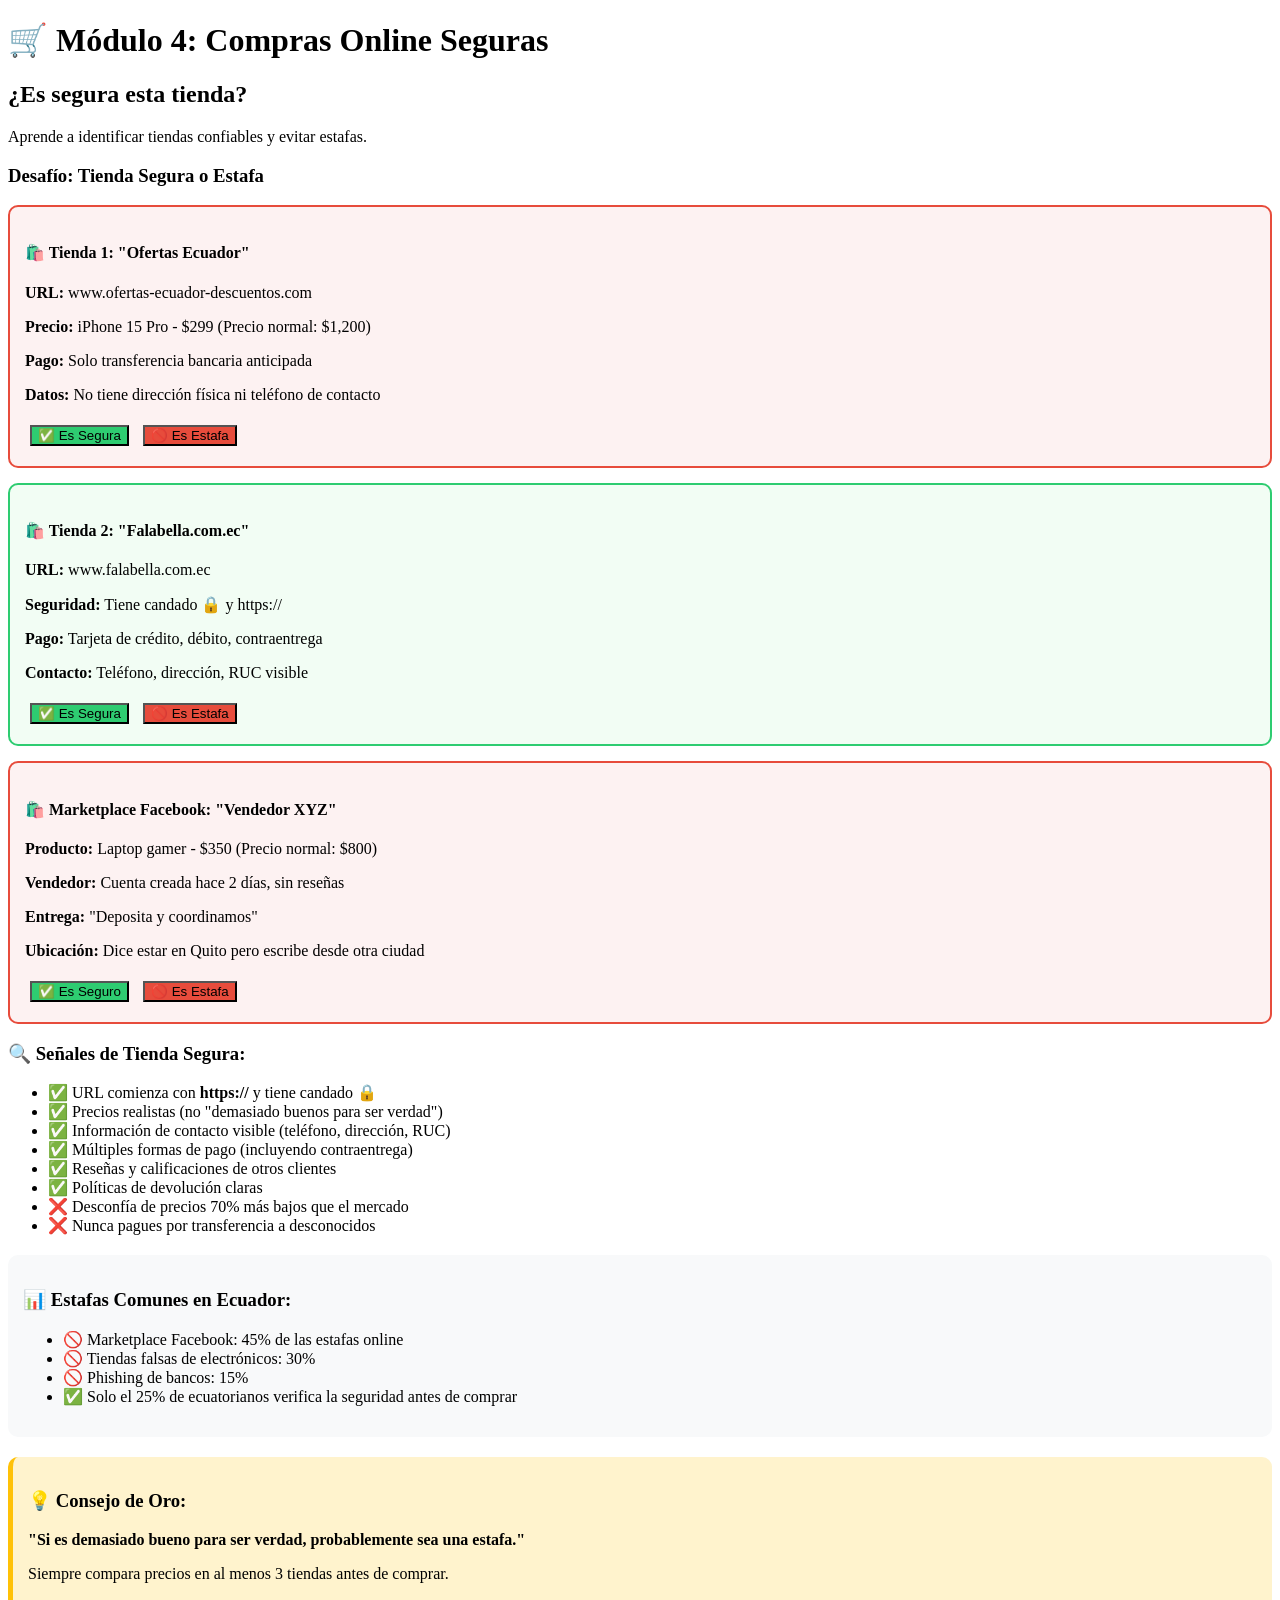
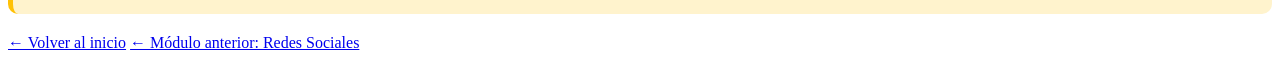
==== app/modulos/compras-online/index.html @ 6fc81ced "Create index.html" ====
<!DOCTYPE html>
<html lang="es">
<head>
    <meta charset="UTF-8">
    <meta name="viewport" content="width=device-width, initial-scale=1.0">
    <title>Módulo 4: Compras Online Seguras</title>
    <link rel="stylesheet" href="../../../css/styles.css">
</head>
<body>
    <header>
        <h1>🛒 Módulo 4: Compras Online Seguras</h1>
    </header>
    
    <main>
        <section class="intro">
            <h2>¿Es segura esta tienda?</h2>
            <p>Aprende a identificar tiendas confiables y evitar estafas.</p>
        </section>
        
        <section class="juego">
            <h3>Desafío: Tienda Segura o Estafa</h3>
            
            <div class="tienda-ejemplo" style="border: 2px solid #e74c3c; padding: 15px; margin: 15px 0; border-radius: 10px; background-color: #fdf2f2;">
                <h4>🛍️ Tienda 1: "Ofertas Ecuador"</h4>
                <p><strong>URL:</strong> www.ofertas-ecuador-descuentos.com</p>
                <p><strong>Precio:</strong> iPhone 15 Pro - $299 (Precio normal: $1,200)</p>
                <p><strong>Pago:</strong> Solo transferencia bancaria anticipada</p>
                <p><strong>Datos:</strong> No tiene dirección física ni teléfono de contacto</p>
                
                <div style="margin-top: 15px;">
                    <button onclick="evaluarTienda(1, 'segura')" style="background-color: #2ecc71; margin: 5px;">✅ Es Segura</button>
                    <button onclick="evaluarTienda(1, 'estafa')" style="background-color: #e74c3c; margin: 5px;">🚫 Es Estafa</button>
                </div>
                
                <div id="resultado-1" style="margin-top: 10px; padding: 10px; display: none;"></div>
            </div>
            
            <div class="tienda-ejemplo" style="border: 2px solid #2ecc71; padding: 15px; margin: 15px 0; border-radius: 10px; background-color: #f2fdf4;">
                <h4>🛍️ Tienda 2: "Falabella.com.ec"</h4>
                <p><strong>URL:</strong> www.falabella.com.ec</p>
                <p><strong>Seguridad:</strong> Tiene candado 🔒 y https://</p>
                <p><strong>Pago:</strong> Tarjeta de crédito, débito, contraentrega</p>
                <p><strong>Contacto:</strong> Teléfono, dirección, RUC visible</p>
                
                <div style="margin-top: 15px;">
                    <button onclick="evaluarTienda(2, 'segura')" style="background-color: #2ecc71; margin: 5px;">✅ Es Segura</button>
                    <button onclick="evaluarTienda(2, 'estafa')" style="background-color: #e74c3c; margin: 5px;">🚫 Es Estafa</button>
                </div>
                
                <div id="resultado-2" style="margin-top: 10px; padding: 10px; display: none;"></div>
            </div>
            
            <div class="tienda-ejemplo" style="border: 2px solid #e74c3c; padding: 15px; margin: 15px 0; border-radius: 10px; background-color: #fdf2f2;">
                <h4>🛍️ Marketplace Facebook: "Vendedor XYZ"</h4>
                <p><strong>Producto:</strong> Laptop gamer - $350 (Precio normal: $800)</p>
                <p><strong>Vendedor:</strong> Cuenta creada hace 2 días, sin reseñas</p>
                <p><strong>Entrega:</strong> "Deposita y coordinamos"</p>
                <p><strong>Ubicación:</strong> Dice estar en Quito pero escribe desde otra ciudad</p>
                
                <div style="margin-top: 15px;">
                    <button onclick="evaluarTienda(3, 'segura')" style="background-color: #2ecc71; margin: 5px;">✅ Es Seguro</button>
                    <button onclick="evaluarTienda(3, 'estafa')" style="background-color: #e74c3c; margin: 5px;">🚫 Es Estafa</button>
                </div>
                
                <div id="resultado-3" style="margin-top: 10px; padding: 10px; display: none;"></div>
            </div>
        </section>
        
        <section class="aprende">
            <h3>🔍 Señales de Tienda Segura:</h3>
            <ul>
                <li>✅ URL comienza con <strong>https://</strong> y tiene candado 🔒</li>
                <li>✅ Precios realistas (no "demasiado buenos para ser verdad")</li>
                <li>✅ Información de contacto visible (teléfono, dirección, RUC)</li>
                <li>✅ Múltiples formas de pago (incluyendo contraentrega)</li>
                <li>✅ Reseñas y calificaciones de otros clientes</li>
                <li>✅ Políticas de devolución claras</li>
                <li>❌ Desconfía de precios 70% más bajos que el mercado</li>
                <li>❌ Nunca pagues por transferencia a desconocidos</li>
            </ul>
        </section>
        
        <section class="estadisticas" style="background-color: #f8f9fa; padding: 15px; border-radius: 10px; margin: 20px 0;">
            <h3>📊 Estafas Comunes en Ecuador:</h3>
            <ul>
                <li>🚫 Marketplace Facebook: 45% de las estafas online</li>
                <li>🚫 Tiendas falsas de electrónicos: 30%</li>
                <li>🚫 Phishing de bancos: 15%</li>
                <li>✅ Solo el 25% de ecuatorianos verifica la seguridad antes de comprar</li>
            </ul>
        </section>
        
        <section class="consejos-rapidos" style="background-color: #fff3cd; padding: 15px; border-radius: 10px; margin: 20px 0; border-left: 5px solid #ffc107;">
            <h3>💡 Consejo de Oro:</h3>
            <p><strong>"Si es demasiado bueno para ser verdad, probablemente sea una estafa."</strong></p>
            <p>Siempre compara precios en al menos 3 tiendas antes de comprar.</p>
        </section>
        
        <nav class="navegacion">
            <a href="../../../index.html">← Volver al inicio</a>
            <a href="../redes-sociales/">← Módulo anterior: Redes Sociales</a>
        </nav>
    </main>
    
    <script>
    function evaluarTienda(num, evaluacion) {
        const resultado = document.getElementById('resultado-' + num);
        resultado.style.display = 'block';
        
        const correctas = {
            1: 'estafa',
            2: 'segura',
            3: 'estafa'
        };
        
        if (evaluacion === correctas[num]) {
            resultado.style.backgroundColor = '#2ecc71';
            resultado.style.color = 'white';
            resultado.innerHTML = '✅ ¡CORRECTO! Bien identificado.';
        } else {
            resultado.style.backgroundColor = '#e74c3c';
            resultado.style.color = 'white';
            if (num === 1) {
                resultado.innerHTML = '❌ Es estafa: Precio irreal, sin contacto, solo transferencia.';
            } else if (num === 3) {
                resultado.innerHTML = '❌ Es estafa: Vendedor nuevo, precio bajo, pide depósito.';
            }
        }
    }
    </script>
</body>
</html>
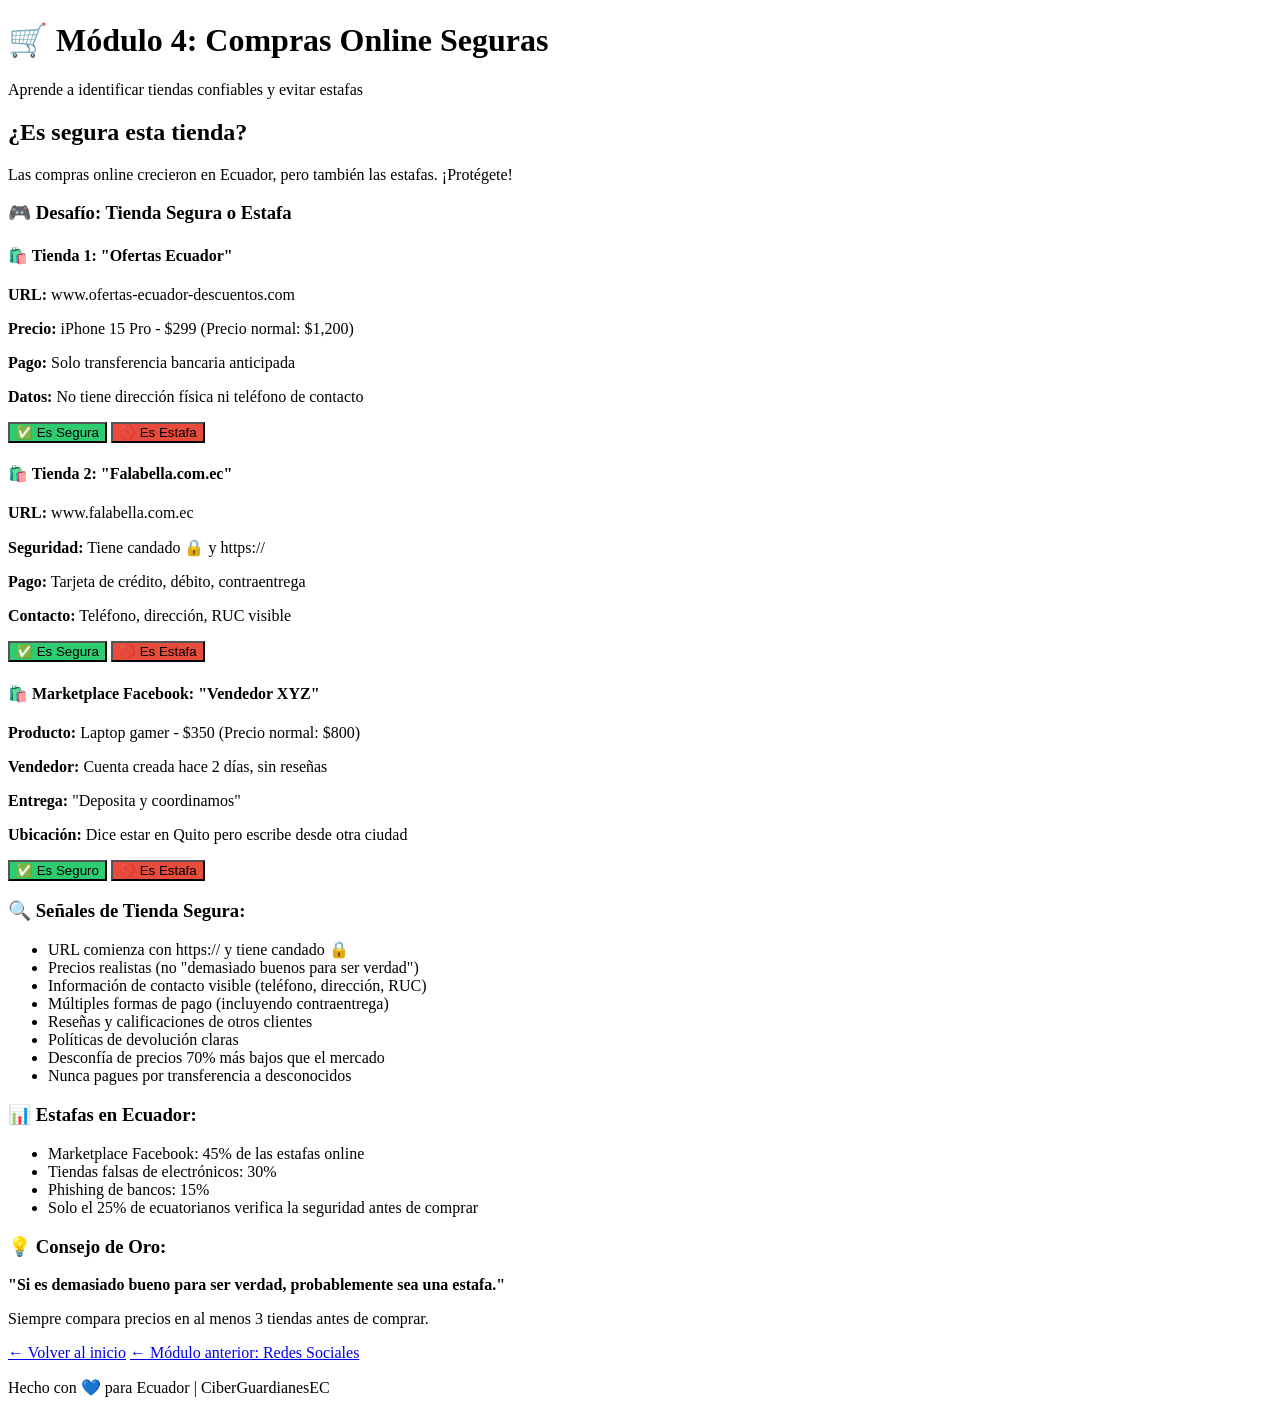
==== commit 5fd9890a: "Update index.html" ====
--- a/app/modulos/compras-online/index.html
+++ b/app/modulos/compras-online/index.html
@@ -9,18 +9,19 @@
 <body>
     <header>
         <h1>🛒 Módulo 4: Compras Online Seguras</h1>
+        <p>Aprende a identificar tiendas confiables y evitar estafas</p>
     </header>
     
     <main>
         <section class="intro">
             <h2>¿Es segura esta tienda?</h2>
-            <p>Aprende a identificar tiendas confiables y evitar estafas.</p>
+            <p>Las compras online crecieron en Ecuador, pero también las estafas. ¡Protégete!</p>
         </section>
         
         <section class="juego">
-            <h3>Desafío: Tienda Segura o Estafa</h3>
+            <h3>🎮 Desafío: Tienda Segura o Estafa</h3>
             
-            <div class="tienda-ejemplo" style="border: 2px solid #e74c3c; padding: 15px; margin: 15px 0; border-radius: 10px; background-color: #fdf2f2;">
+            <div class="tienda-ejemplo">
                 <h4>🛍️ Tienda 1: "Ofertas Ecuador"</h4>
                 <p><strong>URL:</strong> www.ofertas-ecuador-descuentos.com</p>
                 <p><strong>Precio:</strong> iPhone 15 Pro - $299 (Precio normal: $1,200)</p>
@@ -28,14 +29,14 @@
                 <p><strong>Datos:</strong> No tiene dirección física ni teléfono de contacto</p>
                 
                 <div style="margin-top: 15px;">
-                    <button onclick="evaluarTienda(1, 'segura')" style="background-color: #2ecc71; margin: 5px;">✅ Es Segura</button>
-                    <button onclick="evaluarTienda(1, 'estafa')" style="background-color: #e74c3c; margin: 5px;">🚫 Es Estafa</button>
+                    <button onclick="evaluarTienda(1, 'segura')" style="background-color: #2ecc71;">✅ Es Segura</button>
+                    <button onclick="evaluarTienda(1, 'estafa')" style="background-color: #e74c3c;">🚫 Es Estafa</button>
                 </div>
                 
-                <div id="resultado-1" style="margin-top: 10px; padding: 10px; display: none;"></div>
+                <div id="resultado-1"></div>
             </div>
             
-            <div class="tienda-ejemplo" style="border: 2px solid #2ecc71; padding: 15px; margin: 15px 0; border-radius: 10px; background-color: #f2fdf4;">
+            <div class="tienda-ejemplo">
                 <h4>🛍️ Tienda 2: "Falabella.com.ec"</h4>
                 <p><strong>URL:</strong> www.falabella.com.ec</p>
                 <p><strong>Seguridad:</strong> Tiene candado 🔒 y https://</p>
@@ -43,14 +44,14 @@
                 <p><strong>Contacto:</strong> Teléfono, dirección, RUC visible</p>
                 
                 <div style="margin-top: 15px;">
-                    <button onclick="evaluarTienda(2, 'segura')" style="background-color: #2ecc71; margin: 5px;">✅ Es Segura</button>
-                    <button onclick="evaluarTienda(2, 'estafa')" style="background-color: #e74c3c; margin: 5px;">🚫 Es Estafa</button>
+                    <button onclick="evaluarTienda(2, 'segura')" style="background-color: #2ecc71;">✅ Es Segura</button>
+                    <button onclick="evaluarTienda(2, 'estafa')" style="background-color: #e74c3c;">🚫 Es Estafa</button>
                 </div>
                 
-                <div id="resultado-2" style="margin-top: 10px; padding: 10px; display: none;"></div>
+                <div id="resultado-2"></div>
             </div>
             
-            <div class="tienda-ejemplo" style="border: 2px solid #e74c3c; padding: 15px; margin: 15px 0; border-radius: 10px; background-color: #fdf2f2;">
+            <div class="tienda-ejemplo">
                 <h4>🛍️ Marketplace Facebook: "Vendedor XYZ"</h4>
                 <p><strong>Producto:</strong> Laptop gamer - $350 (Precio normal: $800)</p>
                 <p><strong>Vendedor:</strong> Cuenta creada hace 2 días, sin reseñas</p>
@@ -58,39 +59,39 @@
                 <p><strong>Ubicación:</strong> Dice estar en Quito pero escribe desde otra ciudad</p>
                 
                 <div style="margin-top: 15px;">
-                    <button onclick="evaluarTienda(3, 'segura')" style="background-color: #2ecc71; margin: 5px;">✅ Es Seguro</button>
-                    <button onclick="evaluarTienda(3, 'estafa')" style="background-color: #e74c3c; margin: 5px;">🚫 Es Estafa</button>
+                    <button onclick="evaluarTienda(3, 'segura')" style="background-color: #2ecc71;">✅ Es Seguro</button>
+                    <button onclick="evaluarTienda(3, 'estafa')" style="background-color: #e74c3c;">🚫 Es Estafa</button>
                 </div>
                 
-                <div id="resultado-3" style="margin-top: 10px; padding: 10px; display: none;"></div>
+                <div id="resultado-3"></div>
             </div>
         </section>
         
         <section class="aprende">
             <h3>🔍 Señales de Tienda Segura:</h3>
             <ul>
-                <li>✅ URL comienza con <strong>https://</strong> y tiene candado 🔒</li>
-                <li>✅ Precios realistas (no "demasiado buenos para ser verdad")</li>
-                <li>✅ Información de contacto visible (teléfono, dirección, RUC)</li>
-                <li>✅ Múltiples formas de pago (incluyendo contraentrega)</li>
-                <li>✅ Reseñas y calificaciones de otros clientes</li>
-                <li>✅ Políticas de devolución claras</li>
-                <li>❌ Desconfía de precios 70% más bajos que el mercado</li>
-                <li>❌ Nunca pagues por transferencia a desconocidos</li>
+                <li>URL comienza con https:// y tiene candado 🔒</li>
+                <li>Precios realistas (no "demasiado buenos para ser verdad")</li>
+                <li>Información de contacto visible (teléfono, dirección, RUC)</li>
+                <li>Múltiples formas de pago (incluyendo contraentrega)</li>
+                <li>Reseñas y calificaciones de otros clientes</li>
+                <li>Políticas de devolución claras</li>
+                <li>Desconfía de precios 70% más bajos que el mercado</li>
+                <li>Nunca pagues por transferencia a desconocidos</li>
             </ul>
         </section>
         
-        <section class="estadisticas" style="background-color: #f8f9fa; padding: 15px; border-radius: 10px; margin: 20px 0;">
-            <h3>📊 Estafas Comunes en Ecuador:</h3>
+        <section class="estadisticas">
+            <h3>📊 Estafas en Ecuador:</h3>
             <ul>
-                <li>🚫 Marketplace Facebook: 45% de las estafas online</li>
-                <li>🚫 Tiendas falsas de electrónicos: 30%</li>
-                <li>🚫 Phishing de bancos: 15%</li>
-                <li>✅ Solo el 25% de ecuatorianos verifica la seguridad antes de comprar</li>
+                <li>Marketplace Facebook: 45% de las estafas online</li>
+                <li>Tiendas falsas de electrónicos: 30%</li>
+                <li>Phishing de bancos: 15%</li>
+                <li>Solo el 25% de ecuatorianos verifica la seguridad antes de comprar</li>
             </ul>
         </section>
         
-        <section class="consejos-rapidos" style="background-color: #fff3cd; padding: 15px; border-radius: 10px; margin: 20px 0; border-left: 5px solid #ffc107;">
+        <section class="consejos-rapidos">
             <h3>💡 Consejo de Oro:</h3>
             <p><strong>"Si es demasiado bueno para ser verdad, probablemente sea una estafa."</strong></p>
             <p>Siempre compara precios en al menos 3 tiendas antes de comprar.</p>
@@ -102,10 +103,13 @@
         </nav>
     </main>
     
+    <footer>
+        <p>Hecho con 💙 para Ecuador | CiberGuardianesEC</p>
+    </footer>
+    
     <script>
     function evaluarTienda(num, evaluacion) {
         const resultado = document.getElementById('resultado-' + num);
-        resultado.style.display = 'block';
         
         const correctas = {
             1: 'estafa',
@@ -114,12 +118,10 @@
         };
         
         if (evaluacion === correctas[num]) {
-            resultado.style.backgroundColor = '#2ecc71';
-            resultado.style.color = 'white';
+            resultado.className = 'fuerte';
             resultado.innerHTML = '✅ ¡CORRECTO! Bien identificado.';
         } else {
-            resultado.style.backgroundColor = '#e74c3c';
-            resultado.style.color = 'white';
+            resultado.className = 'debil';
             if (num === 1) {
                 resultado.innerHTML = '❌ Es estafa: Precio irreal, sin contacto, solo transferencia.';
             } else if (num === 3) {
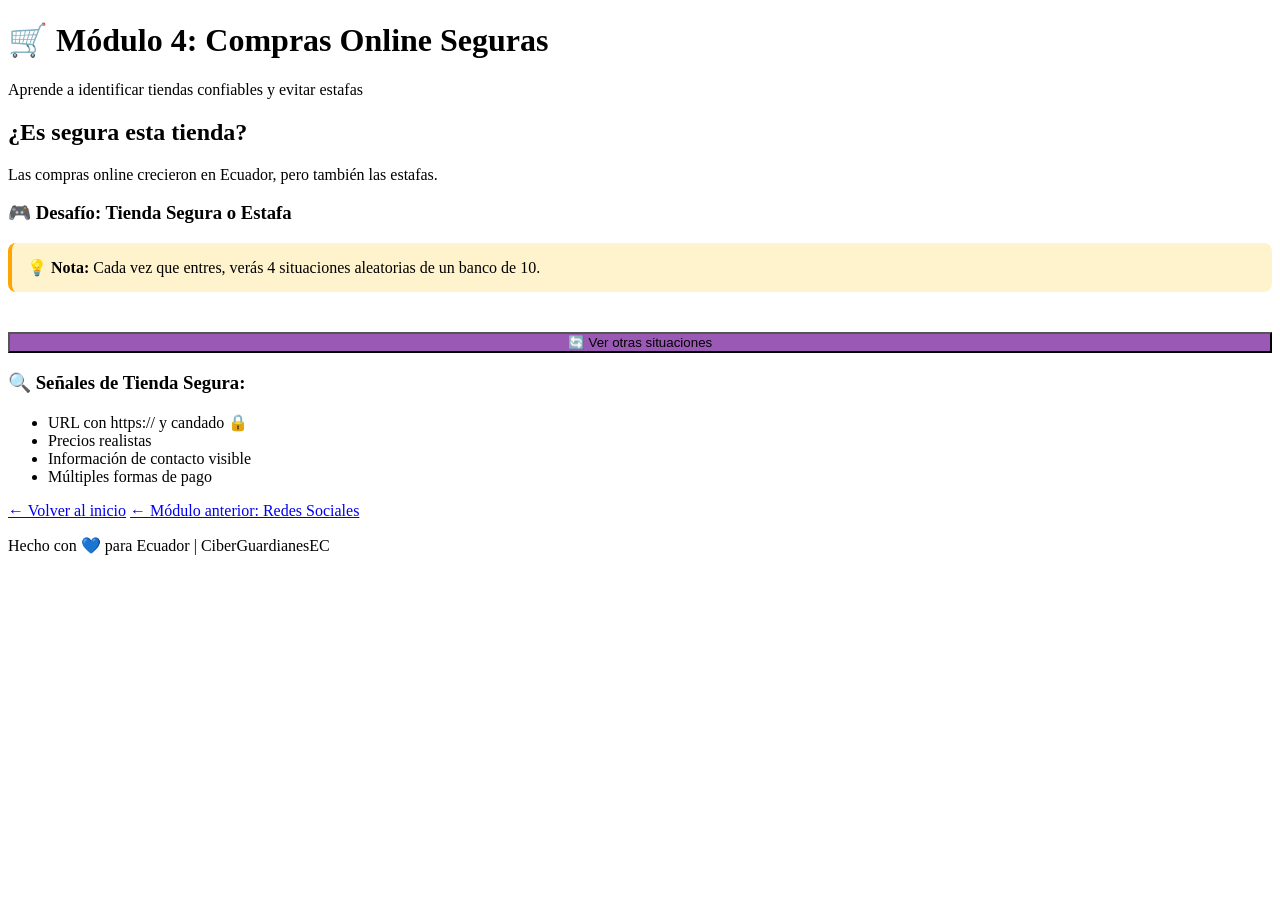
==== commit 307c7170: "Update index.html" ====
--- a/app/modulos/compras-online/index.html
+++ b/app/modulos/compras-online/index.html
@@ -15,86 +15,28 @@
     <main>
         <section class="intro">
             <h2>¿Es segura esta tienda?</h2>
-            <p>Las compras online crecieron en Ecuador, pero también las estafas. ¡Protégete!</p>
+            <p>Las compras online crecieron en Ecuador, pero también las estafas.</p>
         </section>
         
         <section class="juego">
             <h3>🎮 Desafío: Tienda Segura o Estafa</h3>
+            <p style="background-color: #fff3cd; padding: 15px; border-radius: 8px; border-left: 4px solid #ffa502; margin-bottom: 20px;">
+                💡 <strong>Nota:</strong> Cada vez que entres, verás 4 situaciones aleatorias de un banco de 10.
+            </p>
             
-            <div class="tienda-ejemplo">
-                <h4>🛍️ Tienda 1: "Ofertas Ecuador"</h4>
-                <p><strong>URL:</strong> www.ofertas-ecuador-descuentos.com</p>
-                <p><strong>Precio:</strong> iPhone 15 Pro - $299 (Precio normal: $1,200)</p>
-                <p><strong>Pago:</strong> Solo transferencia bancaria anticipada</p>
-                <p><strong>Datos:</strong> No tiene dirección física ni teléfono de contacto</p>
-                
-                <div style="margin-top: 15px;">
-                    <button onclick="evaluarTienda(1, 'segura')" style="background-color: #2ecc71;">✅ Es Segura</button>
-                    <button onclick="evaluarTienda(1, 'estafa')" style="background-color: #e74c3c;">🚫 Es Estafa</button>
-                </div>
-                
-                <div id="resultado-1"></div>
-            </div>
+            <div id="contenedor-preguntas"></div>
             
-            <div class="tienda-ejemplo">
-                <h4>🛍️ Tienda 2: "Falabella.com.ec"</h4>
-                <p><strong>URL:</strong> www.falabella.com.ec</p>
-                <p><strong>Seguridad:</strong> Tiene candado 🔒 y https://</p>
-                <p><strong>Pago:</strong> Tarjeta de crédito, débito, contraentrega</p>
-                <p><strong>Contacto:</strong> Teléfono, dirección, RUC visible</p>
-                
-                <div style="margin-top: 15px;">
-                    <button onclick="evaluarTienda(2, 'segura')" style="background-color: #2ecc71;">✅ Es Segura</button>
-                    <button onclick="evaluarTienda(2, 'estafa')" style="background-color: #e74c3c;">🚫 Es Estafa</button>
-                </div>
-                
-                <div id="resultado-2"></div>
-            </div>
-            
-            <div class="tienda-ejemplo">
-                <h4>🛍️ Marketplace Facebook: "Vendedor XYZ"</h4>
-                <p><strong>Producto:</strong> Laptop gamer - $350 (Precio normal: $800)</p>
-                <p><strong>Vendedor:</strong> Cuenta creada hace 2 días, sin reseñas</p>
-                <p><strong>Entrega:</strong> "Deposita y coordinamos"</p>
-                <p><strong>Ubicación:</strong> Dice estar en Quito pero escribe desde otra ciudad</p>
-                
-                <div style="margin-top: 15px;">
-                    <button onclick="evaluarTienda(3, 'segura')" style="background-color: #2ecc71;">✅ Es Seguro</button>
-                    <button onclick="evaluarTienda(3, 'estafa')" style="background-color: #e74c3c;">🚫 Es Estafa</button>
-                </div>
-                
-                <div id="resultado-3"></div>
-            </div>
+            <button onclick="cargarNuevasPreguntas()" style="background-color: #9b59b6; margin-top: 20px; width: 100%;">🔄 Ver otras situaciones</button>
         </section>
         
         <section class="aprende">
             <h3>🔍 Señales de Tienda Segura:</h3>
             <ul>
-                <li>URL comienza con https:// y tiene candado 🔒</li>
-                <li>Precios realistas (no "demasiado buenos para ser verdad")</li>
-                <li>Información de contacto visible (teléfono, dirección, RUC)</li>
-                <li>Múltiples formas de pago (incluyendo contraentrega)</li>
-                <li>Reseñas y calificaciones de otros clientes</li>
-                <li>Políticas de devolución claras</li>
-                <li>Desconfía de precios 70% más bajos que el mercado</li>
-                <li>Nunca pagues por transferencia a desconocidos</li>
+                <li>URL con https:// y candado 🔒</li>
+                <li>Precios realistas</li>
+                <li>Información de contacto visible</li>
+                <li>Múltiples formas de pago</li>
             </ul>
-        </section>
-        
-        <section class="estadisticas">
-            <h3>📊 Estafas en Ecuador:</h3>
-            <ul>
-                <li>Marketplace Facebook: 45% de las estafas online</li>
-                <li>Tiendas falsas de electrónicos: 30%</li>
-                <li>Phishing de bancos: 15%</li>
-                <li>Solo el 25% de ecuatorianos verifica la seguridad antes de comprar</li>
-            </ul>
-        </section>
-        
-        <section class="consejos-rapidos">
-            <h3>💡 Consejo de Oro:</h3>
-            <p><strong>"Si es demasiado bueno para ser verdad, probablemente sea una estafa."</strong></p>
-            <p>Siempre compara precios en al menos 3 tiendas antes de comprar.</p>
         </section>
         
         <nav class="navegacion">
@@ -107,28 +49,141 @@
         <p>Hecho con 💙 para Ecuador | CiberGuardianesEC</p>
     </footer>
     
+    <script src="../../../js/preguntas-aleatorias.js"></script>
     <script>
-    function evaluarTienda(num, evaluacion) {
-        const resultado = document.getElementById('resultado-' + num);
-        
-        const correctas = {
-            1: 'estafa',
-            2: 'segura',
-            3: 'estafa'
-        };
-        
-        if (evaluacion === correctas[num]) {
-            resultado.className = 'fuerte';
-            resultado.innerHTML = '✅ ¡CORRECTO! Bien identificado.';
-        } else {
-            resultado.className = 'debil';
-            if (num === 1) {
-                resultado.innerHTML = '❌ Es estafa: Precio irreal, sin contacto, solo transferencia.';
-            } else if (num === 3) {
-                resultado.innerHTML = '❌ Es estafa: Vendedor nuevo, precio bajo, pide depósito.';
-            }
+    const bancoPreguntas = [
+        {
+            id: 1,
+            plataforma: "Tienda 1",
+            icono: "🛍️",
+            situacion: "iPhone 15 Pro a $299 (precio normal: $1,200)",
+            riesgo: "Precio demasiado bueno para ser verdad.",
+            opciones: [
+                { texto: "Comprar inmediatamente", valor: "comprar", correcta: false },
+                { texto: "Es estafa, no comprar", valor: "estafa", correcta: true }
+            ],
+            explicacion: "Si es demasiado bueno para ser verdad, probablemente sea estafa."
+        },
+        {
+            id: 2,
+            plataforma: "Tienda 2",
+            icono: "🛍️",
+            situacion: "Tienda con https:// y candado 🔒",
+            riesgo: "El candado indica conexión segura.",
+            opciones: [
+                { texto: "Es más segura", valor: "segura", correcta: true },
+                { texto: "No importa", valor: "importa", correcta: false }
+            ],
+            explicacion: "https:// cifra tus datos durante la compra."
+        },
+        {
+            id: 3,
+            plataforma: "Marketplace",
+            icono: "📱",
+            situacion: "Vendedor nuevo sin reseñas pide depósito",
+            riesgo: "Cuentas nuevas sin historial son sospechosas.",
+            opciones: [
+                { texto: "Depositar", valor: "depositar", correcta: false },
+                { texto: "No depositar", valor: "no-depositar", correcta: true }
+            ],
+            explicacion: "Nunca deposites a vendedores sin historial verificable."
+        },
+        {
+            id: 4,
+            plataforma: "Tienda 4",
+            icono: "🛍️",
+            situacion: "Tienda con RUC visible y dirección física",
+            riesgo: "Información verificable es señal de legitimidad.",
+            opciones: [
+                { texto: "Es más confiable", valor: "confiable", correcta: true },
+                { texto: "No importa", valor: "importa", correcta: false }
+            ],
+            explicacion: "Las tiendas legítimas muestran su información fiscal."
+        },
+        {
+            id: 5,
+            plataforma: "Pago",
+            icono: "💳",
+            situacion: "Solo aceptan transferencia anticipada",
+            riesgo: "Sin protección al comprador.",
+            opciones: [
+                { texto: "Transferir", valor: "transferir", correcta: false },
+                { texto: "Buscar otra opción", valor: "buscar", correcta: true }
+            ],
+            explicacion: "Las tiendas serias ofrecen múltiples formas de pago."
+        },
+        {
+            id: 6,
+            plataforma: "Tienda 6",
+            icono: "🛍️",
+            situacion: "Tienda conocida con opción contraentrega",
+            riesgo: "Pago contraentrega es más seguro.",
+            opciones: [
+                { texto: "Es más seguro", valor: "seguro", correcta: true },
+                { texto: "Es igual", valor: "igual", correcta: false }
+            ],
+            explicacion: "Contraentrega = pagas cuando recibes el producto."
+        },
+        {
+            id: 7,
+            plataforma: "Email",
+            icono: "📧",
+            situacion: "Oferta exclusiva por email con enlace",
+            riesgo: "Podría ser phishing disfrazado de oferta.",
+            opciones: [
+                { texto: "Hacer click", valor: "click", correcta: false },
+                { texto: "Ir directo a la web", valor: "web", correcta: true }
+            ],
+            explicacion: "Siempre ve directo a la web oficial, no por enlaces de email."
+        },
+        {
+            id: 8,
+            plataforma: "Reseñas",
+            icono: "⭐",
+            situacion: "Todas las reseñas son de 5 estrellas sin comentarios",
+            riesgo: "Podrían ser reseñas falsas.",
+            opciones: [
+                { texto: "Son genuinas", valor: "genuinas", correcta: false },
+                { texto: "Son sospechosas", valor: "sospechosas", correcta: true }
+            ],
+            explicacion: "Las reseñas reales tienen variedad y comentarios detallados."
+        },
+        {
+            id: 9,
+            plataforma: "Contacto",
+            icono: "📞",
+            situacion: "No hay teléfono ni dirección de contacto",
+            riesgo: "Imposible reclamar si hay problema.",
+            opciones: [
+                { texto: "No importa", valor: "importa", correcta: false },
+                { texto: "Es señal de alerta", valor: "alerta", correcta: true }
+            ],
+            explicacion: "Las tiendas serias tienen múltiples canales de contacto."
+        },
+        {
+            id: 10,
+            plataforma: "Políticas",
+            icono: "📋",
+            situacion: "Políticas de devolución claras y visibles",
+            riesgo: "Indica profesionalismo y confianza.",
+            opciones: [
+                { texto: "Es buena señal", valor: "buena", correcta: true },
+                { texto: "No es importante", valor: "importante", correcta: false }
+            ],
+            explicacion: "Las políticas claras protegen al comprador."
         }
+    ];
+    
+    function cargarNuevasPreguntas() {
+        const preguntasSeleccionadas = seleccionarPreguntasAleatorias(bancoPreguntas, 4);
+        renderizarPreguntas(preguntasSeleccionadas, 'contenedor-preguntas', 'verificarRespuestaCompras');
     }
+    
+    function verificarRespuestaCompras(id, valor, boton) {
+        verificarRespuesta(id, valor, boton, bancoPreguntas);
+    }
+    
+    window.onload = cargarNuevasPreguntas;
     </script>
 </body>
 </html>
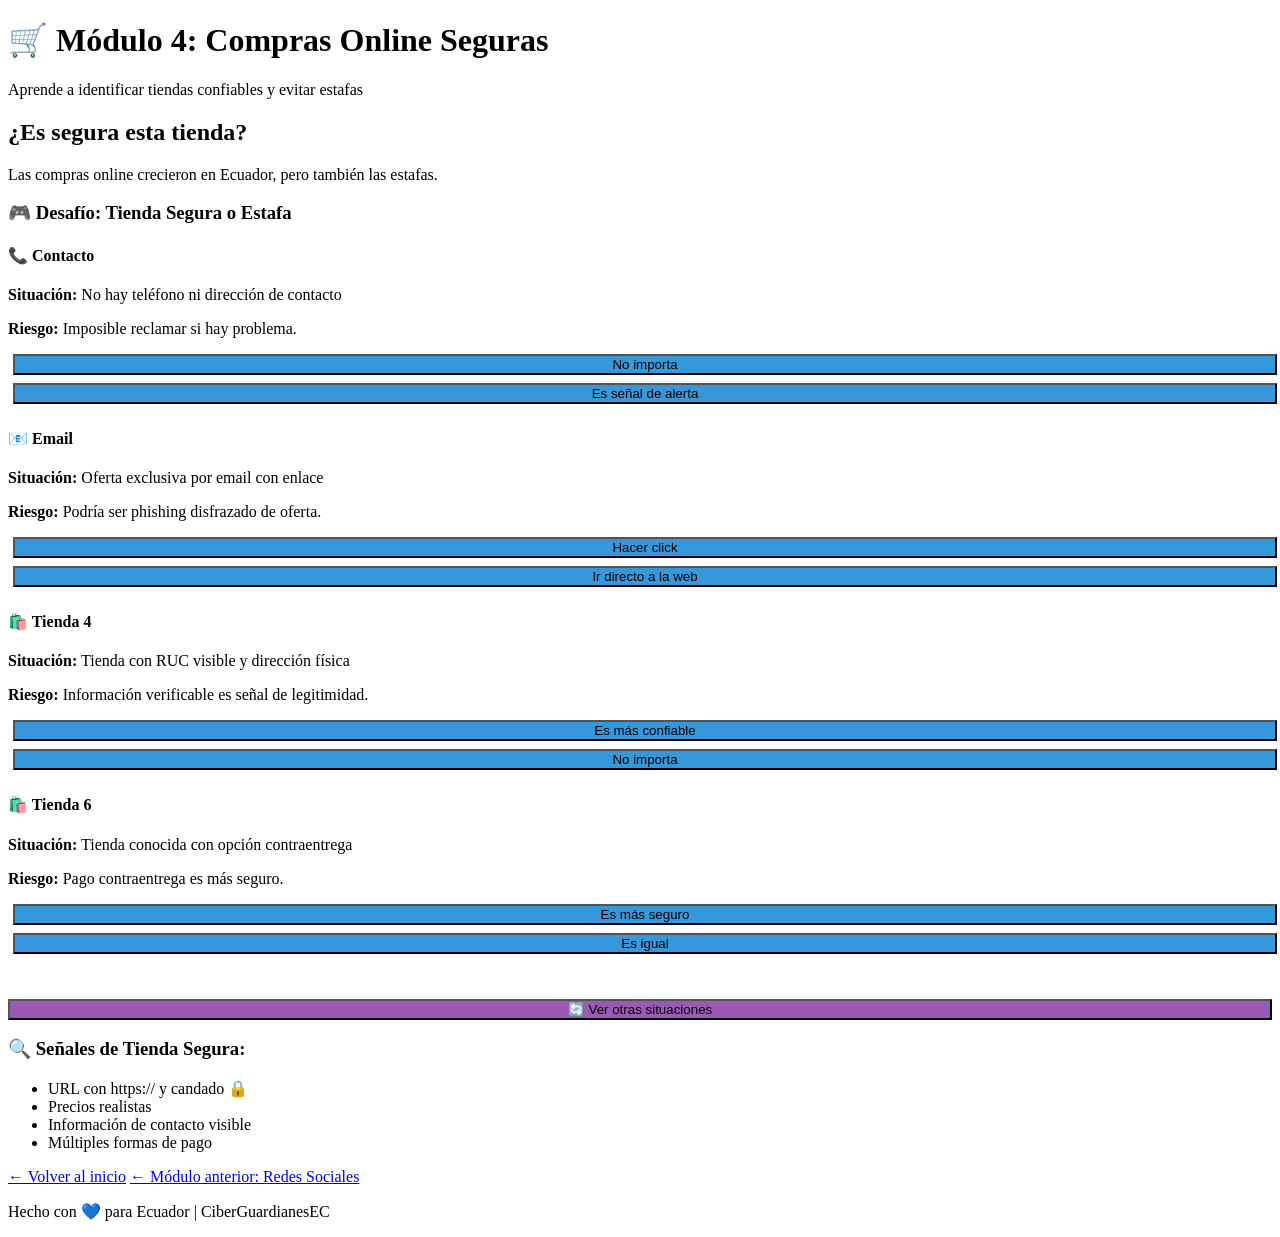
==== commit ae6842b4: "Update index.html" ====
--- a/app/modulos/compras-online/index.html
+++ b/app/modulos/compras-online/index.html
@@ -20,12 +20,7 @@
         
         <section class="juego">
             <h3>🎮 Desafío: Tienda Segura o Estafa</h3>
-            <p style="background-color: #fff3cd; padding: 15px; border-radius: 8px; border-left: 4px solid #ffa502; margin-bottom: 20px;">
-                💡 <strong>Nota:</strong> Cada vez que entres, verás 4 situaciones aleatorias de un banco de 10.
-            </p>
-            
             <div id="contenedor-preguntas"></div>
-            
             <button onclick="cargarNuevasPreguntas()" style="background-color: #9b59b6; margin-top: 20px; width: 100%;">🔄 Ver otras situaciones</button>
         </section>
         
@@ -49,138 +44,70 @@
         <p>Hecho con 💙 para Ecuador | CiberGuardianesEC</p>
     </footer>
     
-    <script src="../../../js/preguntas-aleatorias.js"></script>
     <script>
     const bancoPreguntas = [
-        {
-            id: 1,
-            plataforma: "Tienda 1",
-            icono: "🛍️",
-            situacion: "iPhone 15 Pro a $299 (precio normal: $1,200)",
-            riesgo: "Precio demasiado bueno para ser verdad.",
-            opciones: [
-                { texto: "Comprar inmediatamente", valor: "comprar", correcta: false },
-                { texto: "Es estafa, no comprar", valor: "estafa", correcta: true }
-            ],
-            explicacion: "Si es demasiado bueno para ser verdad, probablemente sea estafa."
-        },
-        {
-            id: 2,
-            plataforma: "Tienda 2",
-            icono: "🛍️",
-            situacion: "Tienda con https:// y candado 🔒",
-            riesgo: "El candado indica conexión segura.",
-            opciones: [
-                { texto: "Es más segura", valor: "segura", correcta: true },
-                { texto: "No importa", valor: "importa", correcta: false }
-            ],
-            explicacion: "https:// cifra tus datos durante la compra."
-        },
-        {
-            id: 3,
-            plataforma: "Marketplace",
-            icono: "📱",
-            situacion: "Vendedor nuevo sin reseñas pide depósito",
-            riesgo: "Cuentas nuevas sin historial son sospechosas.",
-            opciones: [
-                { texto: "Depositar", valor: "depositar", correcta: false },
-                { texto: "No depositar", valor: "no-depositar", correcta: true }
-            ],
-            explicacion: "Nunca deposites a vendedores sin historial verificable."
-        },
-        {
-            id: 4,
-            plataforma: "Tienda 4",
-            icono: "🛍️",
-            situacion: "Tienda con RUC visible y dirección física",
-            riesgo: "Información verificable es señal de legitimidad.",
-            opciones: [
-                { texto: "Es más confiable", valor: "confiable", correcta: true },
-                { texto: "No importa", valor: "importa", correcta: false }
-            ],
-            explicacion: "Las tiendas legítimas muestran su información fiscal."
-        },
-        {
-            id: 5,
-            plataforma: "Pago",
-            icono: "💳",
-            situacion: "Solo aceptan transferencia anticipada",
-            riesgo: "Sin protección al comprador.",
-            opciones: [
-                { texto: "Transferir", valor: "transferir", correcta: false },
-                { texto: "Buscar otra opción", valor: "buscar", correcta: true }
-            ],
-            explicacion: "Las tiendas serias ofrecen múltiples formas de pago."
-        },
-        {
-            id: 6,
-            plataforma: "Tienda 6",
-            icono: "🛍️",
-            situacion: "Tienda conocida con opción contraentrega",
-            riesgo: "Pago contraentrega es más seguro.",
-            opciones: [
-                { texto: "Es más seguro", valor: "seguro", correcta: true },
-                { texto: "Es igual", valor: "igual", correcta: false }
-            ],
-            explicacion: "Contraentrega = pagas cuando recibes el producto."
-        },
-        {
-            id: 7,
-            plataforma: "Email",
-            icono: "📧",
-            situacion: "Oferta exclusiva por email con enlace",
-            riesgo: "Podría ser phishing disfrazado de oferta.",
-            opciones: [
-                { texto: "Hacer click", valor: "click", correcta: false },
-                { texto: "Ir directo a la web", valor: "web", correcta: true }
-            ],
-            explicacion: "Siempre ve directo a la web oficial, no por enlaces de email."
-        },
-        {
-            id: 8,
-            plataforma: "Reseñas",
-            icono: "⭐",
-            situacion: "Todas las reseñas son de 5 estrellas sin comentarios",
-            riesgo: "Podrían ser reseñas falsas.",
-            opciones: [
-                { texto: "Son genuinas", valor: "genuinas", correcta: false },
-                { texto: "Son sospechosas", valor: "sospechosas", correcta: true }
-            ],
-            explicacion: "Las reseñas reales tienen variedad y comentarios detallados."
-        },
-        {
-            id: 9,
-            plataforma: "Contacto",
-            icono: "📞",
-            situacion: "No hay teléfono ni dirección de contacto",
-            riesgo: "Imposible reclamar si hay problema.",
-            opciones: [
-                { texto: "No importa", valor: "importa", correcta: false },
-                { texto: "Es señal de alerta", valor: "alerta", correcta: true }
-            ],
-            explicacion: "Las tiendas serias tienen múltiples canales de contacto."
-        },
-        {
-            id: 10,
-            plataforma: "Políticas",
-            icono: "📋",
-            situacion: "Políticas de devolución claras y visibles",
-            riesgo: "Indica profesionalismo y confianza.",
-            opciones: [
-                { texto: "Es buena señal", valor: "buena", correcta: true },
-                { texto: "No es importante", valor: "importante", correcta: false }
-            ],
-            explicacion: "Las políticas claras protegen al comprador."
-        }
+        { id: 1, plataforma: "Tienda 1", icono: "🛍️", situacion: "iPhone 15 Pro a $299 (precio normal: $1,200)", riesgo: "Precio demasiado bueno para ser verdad.", opciones: [{ texto: "Comprar inmediatamente", valor: "comprar", correcta: false }, { texto: "Es estafa, no comprar", valor: "estafa", correcta: true }], explicacion: "Si es demasiado bueno para ser verdad, probablemente sea estafa." },
+        { id: 2, plataforma: "Tienda 2", icono: "🛍️", situacion: "Tienda con https:// y candado 🔒", riesgo: "El candado indica conexión segura.", opciones: [{ texto: "Es más segura", valor: "segura", correcta: true }, { texto: "No importa", valor: "importa", correcta: false }], explicacion: "https:// cifra tus datos durante la compra." },
+        { id: 3, plataforma: "Marketplace", icono: "📱", situacion: "Vendedor nuevo sin reseñas pide depósito", riesgo: "Cuentas nuevas sin historial son sospechosas.", opciones: [{ texto: "Depositar", valor: "depositar", correcta: false }, { texto: "No depositar", valor: "no-depositar", correcta: true }], explicacion: "Nunca deposites a vendedores sin historial verificable." },
+        { id: 4, plataforma: "Tienda 4", icono: "🛍️", situacion: "Tienda con RUC visible y dirección física", riesgo: "Información verificable es señal de legitimidad.", opciones: [{ texto: "Es más confiable", valor: "confiable", correcta: true }, { texto: "No importa", valor: "importa", correcta: false }], explicacion: "Las tiendas legítimas muestran su información fiscal." },
+        { id: 5, plataforma: "Pago", icono: "💳", situacion: "Solo aceptan transferencia anticipada", riesgo: "Sin protección al comprador.", opciones: [{ texto: "Transferir", valor: "transferir", correcta: false }, { texto: "Buscar otra opción", valor: "buscar", correcta: true }], explicacion: "Las tiendas serias ofrecen múltiples formas de pago." },
+        { id: 6, plataforma: "Tienda 6", icono: "🛍️", situacion: "Tienda conocida con opción contraentrega", riesgo: "Pago contraentrega es más seguro.", opciones: [{ texto: "Es más seguro", valor: "seguro", correcta: true }, { texto: "Es igual", valor: "igual", correcta: false }], explicacion: "Contraentrega = pagas cuando recibes el producto." },
+        { id: 7, plataforma: "Email", icono: "📧", situacion: "Oferta exclusiva por email con enlace", riesgo: "Podría ser phishing disfrazado de oferta.", opciones: [{ texto: "Hacer click", valor: "click", correcta: false }, { texto: "Ir directo a la web", valor: "web", correcta: true }], explicacion: "Siempre ve directo a la web oficial." },
+        { id: 8, plataforma: "Reseñas", icono: "⭐", situacion: "Todas las reseñas son de 5 estrellas sin comentarios", riesgo: "Podrían ser reseñas falsas.", opciones: [{ texto: "Son genuinas", valor: "genuinas", correcta: false }, { texto: "Son sospechosas", valor: "sospechosas", correcta: true }], explicacion: "Las reseñas reales tienen variedad." },
+        { id: 9, plataforma: "Contacto", icono: "📞", situacion: "No hay teléfono ni dirección de contacto", riesgo: "Imposible reclamar si hay problema.", opciones: [{ texto: "No importa", valor: "importa", correcta: false }, { texto: "Es señal de alerta", valor: "alerta", correcta: true }], explicacion: "Las tiendas serias tienen múltiples canales de contacto." },
+        { id: 10, plataforma: "Políticas", icono: "📋", situacion: "Políticas de devolución claras y visibles", riesgo: "Indica profesionalismo y confianza.", opciones: [{ texto: "Es buena señal", valor: "buena", correcta: true }, { texto: "No es importante", valor: "importante", correcta: false }], explicacion: "Las políticas claras protegen al comprador." }
     ];
     
-    function cargarNuevasPreguntas() {
-        const preguntasSeleccionadas = seleccionarPreguntasAleatorias(bancoPreguntas, 4);
-        renderizarPreguntas(preguntasSeleccionadas, 'contenedor-preguntas', 'verificarRespuestaCompras');
+    function seleccionarAleatorias(banco, cantidad) {
+        const mezclado = [...banco];
+        for (let i = mezclado.length - 1; i > 0; i--) {
+            const j = Math.floor(Math.random() * (i + 1));
+            [mezclado[i], mezclado[j]] = [mezclado[j], mezclado[i]];
+        }
+        return mezclado.slice(0, cantidad);
     }
     
-    function verificarRespuestaCompras(id, valor, boton) {
-        verificarRespuesta(id, valor, boton, bancoPreguntas);
+    function cargarNuevasPreguntas() {
+        const contenedor = document.getElementById('contenedor-preguntas');
+        contenedor.innerHTML = '';
+        const seleccionadas = seleccionarAleatorias(bancoPreguntas, 4);
+        
+        seleccionadas.forEach((p) => {
+            const html = `
+                <div class="correo-ejemplo" style="margin-bottom: 25px;">
+                    <h4>${p.icono} ${p.plataforma}</h4>
+                    <p><strong>Situación:</strong> ${p.situacion}</p>
+                    <p><strong>Riesgo:</strong> ${p.riesgo}</p>
+                    <div style="margin-top: 15px;">
+                        ${p.opciones.map(op => `
+                            <button onclick="verificar(${p.id}, '${op.valor}', this)" 
+                                    style="background-color: #3498db; margin: 5px; display: block; width: 100%; margin-bottom: 8px;">
+                                ${op.texto}
+                            </button>
+                        `).join('')}
+                    </div>
+                    <div id="resultado-${p.id}" style="margin-top: 10px; padding: 10px; display: none; border-radius: 8px;"></div>
+                </div>
+            `;
+            contenedor.innerHTML += html;
+        });
+    }
+    
+    function verificar(id, valor, boton) {
+        const pregunta = bancoPreguntas.find(p => p.id === id);
+        const resultado = document.getElementById(`resultado-${id}`);
+        const opciones = boton.parentElement.querySelectorAll('button');
+        opciones.forEach(btn => btn.disabled = true);
+        
+        const opcionCorrecta = pregunta.opciones.find(op => op.valor === valor);
+        if (opcionCorrecta && opcionCorrecta.correcta) {
+            resultado.className = 'fuerte';
+            resultado.innerHTML = `✅ ¡CORRECTO! ${pregunta.explicacion}`;
+        } else {
+            resultado.className = 'debil';
+            resultado.innerHTML = `❌ Incorrecto. ${pregunta.explicacion}`;
+        }
+        resultado.style.display = 'block';
     }
     
     window.onload = cargarNuevasPreguntas;
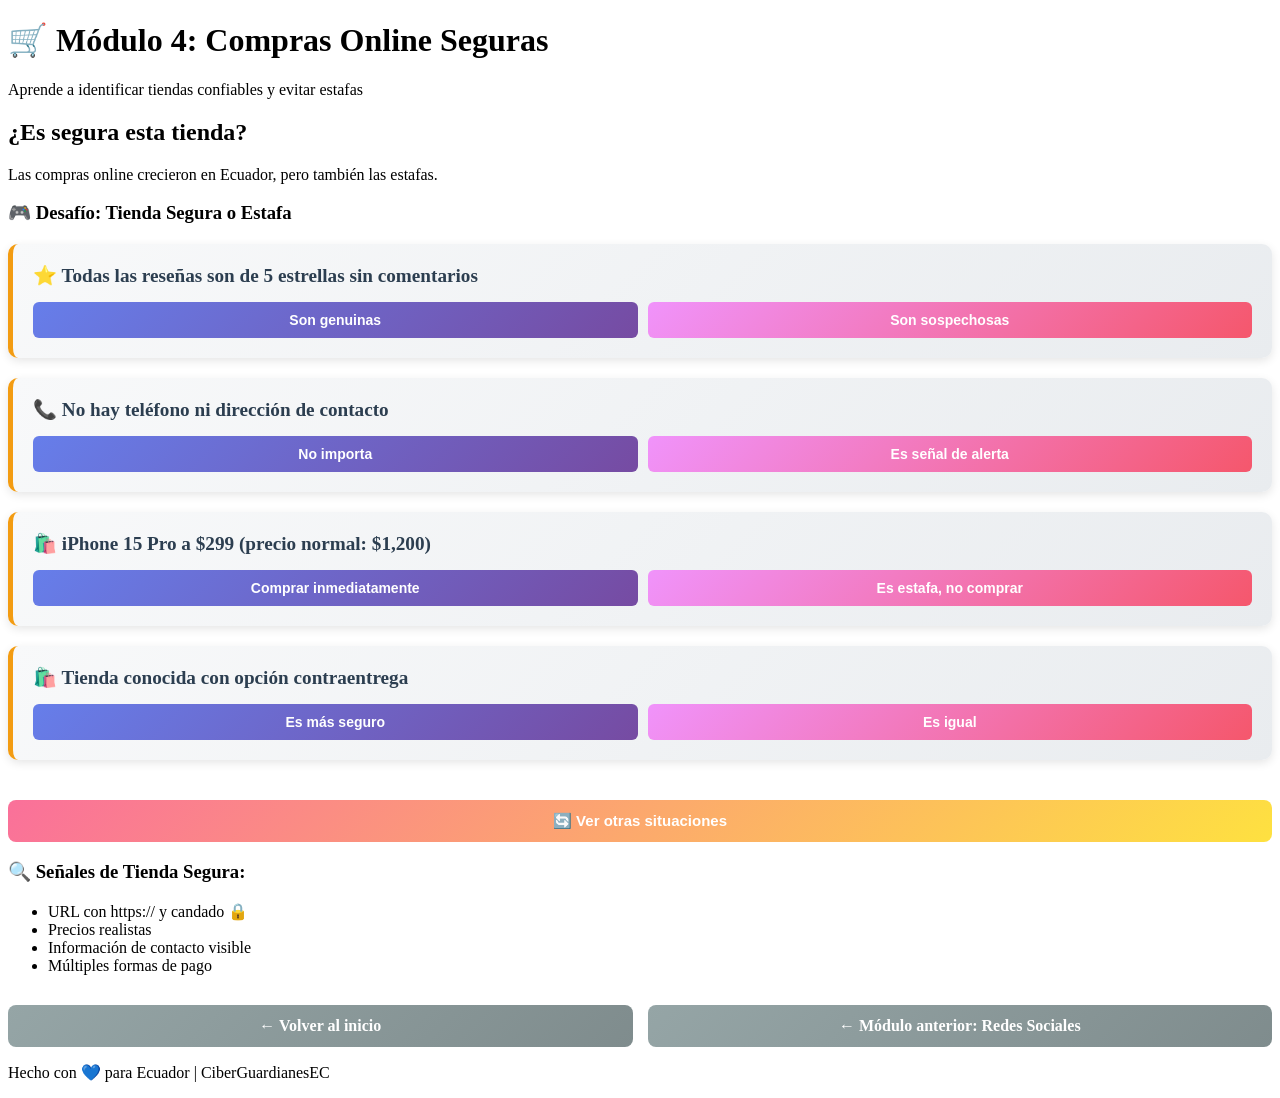
==== commit 580b6589: "Update index.html" ====
--- a/app/modulos/compras-online/index.html
+++ b/app/modulos/compras-online/index.html
@@ -5,6 +5,125 @@
     <meta name="viewport" content="width=device-width, initial-scale=1.0">
     <title>Módulo 4: Compras Online Seguras</title>
     <link rel="stylesheet" href="../../../css/styles.css">
+    <style>
+    .situacion-card {
+        background: linear-gradient(135deg, #f8f9fa 0%, #e9ecef 100%);
+        border-left: 5px solid #f39c12;
+        padding: 20px;
+        margin: 20px 0;
+        border-radius: 10px;
+        box-shadow: 0 3px 10px rgba(0,0,0,0.1);
+    }
+    .situacion-card h4 {
+        margin: 0 0 10px 0;
+        color: #2c3e50;
+        font-size: 1.2em;
+    }
+    .situacion-card p {
+        margin: 8px 0;
+        line-height: 1.5;
+    }
+    .opciones-container {
+        display: flex;
+        gap: 10px;
+        margin-top: 15px;
+        flex-wrap: wrap;
+    }
+    .opcion-btn {
+        padding: 10px 20px;
+        border: none;
+        border-radius: 6px;
+        cursor: pointer;
+        font-weight: bold;
+        font-size: 14px;
+        transition: all 0.3s ease;
+        color: white;
+        flex: 1;
+        min-width: 150px;
+    }
+    .opcion-btn:hover:not(:disabled) {
+        transform: translateY(-2px);
+        box-shadow: 0 4px 8px rgba(0,0,0,0.2);
+    }
+    .opcion-btn:disabled {
+        opacity: 0.6;
+        cursor: not-allowed;
+    }
+    .btn-1 { background: linear-gradient(135deg, #667eea 0%, #764ba2 100%); }
+    .btn-2 { background: linear-gradient(135deg, #f093fb 0%, #f5576c 100%); }
+    .btn-3 { background: linear-gradient(135deg, #4facfe 0%, #00f2fe 100%); }
+    .btn-4 { background: linear-gradient(135deg, #43e97b 0%, #38f9d7 100%); }
+    .resultado {
+        margin-top: 12px;
+        padding: 12px;
+        border-radius: 6px;
+        font-weight: bold;
+        display: none;
+        animation: fadeIn 0.4s ease;
+    }
+    @keyframes fadeIn {
+        from { opacity: 0; transform: translateY(-10px); }
+        to { opacity: 1; transform: translateY(0); }
+    }
+    .btn-recargar {
+        background: linear-gradient(135deg, #fa709a 0%, #fee140 100%);
+        color: white;
+        padding: 12px 25px;
+        border: none;
+        border-radius: 8px;
+        cursor: pointer;
+        font-weight: bold;
+        font-size: 15px;
+        width: 100%;
+        margin-top: 20px;
+        transition: all 0.3s ease;
+    }
+    .btn-recargar:hover {
+        transform: translateY(-2px);
+        box-shadow: 0 6px 12px rgba(0,0,0,0.2);
+    }
+    .btn-intentar {
+        background: linear-gradient(135deg, #667eea 0%, #764ba2 100%);
+        color: white;
+        padding: 10px 20px;
+        border: none;
+        border-radius: 6px;
+        cursor: pointer;
+        font-weight: bold;
+        margin-top: 10px;
+        transition: all 0.3s ease;
+    }
+    .btn-intentar:hover {
+        transform: translateY(-2px);
+        box-shadow: 0 4px 8px rgba(0,0,0,0.2);
+    }
+    .nav-buttons {
+        display: flex;
+        gap: 15px;
+        margin-top: 30px;
+        flex-wrap: wrap;
+    }
+    .nav-btn {
+        flex: 1;
+        min-width: 200px;
+        padding: 12px 25px;
+        background: linear-gradient(135deg, #3498db 0%, #2980b9 100%);
+        color: white;
+        text-decoration: none;
+        border-radius: 8px;
+        text-align: center;
+        font-weight: bold;
+        transition: all 0.3s ease;
+        display: inline-block;
+    }
+    .nav-btn:hover {
+        transform: translateY(-2px);
+        box-shadow: 0 6px 12px rgba(0,0,0,0.2);
+    }
+    .nav-btn.secundario {
+        background: linear-gradient(135deg, #95a5a6 0%, #7f8c8d 100%);
+    }
+    </style>
 </head>
 <body>
     <header>
@@ -21,7 +140,7 @@
         <section class="juego">
             <h3>🎮 Desafío: Tienda Segura o Estafa</h3>
             <div id="contenedor-preguntas"></div>
-            <button onclick="cargarNuevasPreguntas()" style="background-color: #9b59b6; margin-top: 20px; width: 100%;">🔄 Ver otras situaciones</button>
+            <button onclick="cargarNuevasPreguntas()" class="btn-recargar">🔄 Ver otras situaciones</button>
         </section>
         
         <section class="aprende">
@@ -34,10 +153,10 @@
             </ul>
         </section>
         
-        <nav class="navegacion">
-            <a href="../../../index.html">← Volver al inicio</a>
-            <a href="../redes-sociales/">← Módulo anterior: Redes Sociales</a>
-        </nav>
+        <div class="nav-buttons">
+            <a href="../../../index.html" class="nav-btn secundario">← Volver al inicio</a>
+            <a href="../redes-sociales/" class="nav-btn secundario">← Módulo anterior: Redes Sociales</a>
+        </div>
     </main>
     
     <footer>
@@ -46,20 +165,26 @@
     
     <script>
     const bancoPreguntas = [
-        { id: 1, plataforma: "Tienda 1", icono: "🛍️", situacion: "iPhone 15 Pro a $299 (precio normal: $1,200)", riesgo: "Precio demasiado bueno para ser verdad.", opciones: [{ texto: "Comprar inmediatamente", valor: "comprar", correcta: false }, { texto: "Es estafa, no comprar", valor: "estafa", correcta: true }], explicacion: "Si es demasiado bueno para ser verdad, probablemente sea estafa." },
-        { id: 2, plataforma: "Tienda 2", icono: "🛍️", situacion: "Tienda con https:// y candado 🔒", riesgo: "El candado indica conexión segura.", opciones: [{ texto: "Es más segura", valor: "segura", correcta: true }, { texto: "No importa", valor: "importa", correcta: false }], explicacion: "https:// cifra tus datos durante la compra." },
-        { id: 3, plataforma: "Marketplace", icono: "📱", situacion: "Vendedor nuevo sin reseñas pide depósito", riesgo: "Cuentas nuevas sin historial son sospechosas.", opciones: [{ texto: "Depositar", valor: "depositar", correcta: false }, { texto: "No depositar", valor: "no-depositar", correcta: true }], explicacion: "Nunca deposites a vendedores sin historial verificable." },
-        { id: 4, plataforma: "Tienda 4", icono: "🛍️", situacion: "Tienda con RUC visible y dirección física", riesgo: "Información verificable es señal de legitimidad.", opciones: [{ texto: "Es más confiable", valor: "confiable", correcta: true }, { texto: "No importa", valor: "importa", correcta: false }], explicacion: "Las tiendas legítimas muestran su información fiscal." },
-        { id: 5, plataforma: "Pago", icono: "💳", situacion: "Solo aceptan transferencia anticipada", riesgo: "Sin protección al comprador.", opciones: [{ texto: "Transferir", valor: "transferir", correcta: false }, { texto: "Buscar otra opción", valor: "buscar", correcta: true }], explicacion: "Las tiendas serias ofrecen múltiples formas de pago." },
-        { id: 6, plataforma: "Tienda 6", icono: "🛍️", situacion: "Tienda conocida con opción contraentrega", riesgo: "Pago contraentrega es más seguro.", opciones: [{ texto: "Es más seguro", valor: "seguro", correcta: true }, { texto: "Es igual", valor: "igual", correcta: false }], explicacion: "Contraentrega = pagas cuando recibes el producto." },
-        { id: 7, plataforma: "Email", icono: "📧", situacion: "Oferta exclusiva por email con enlace", riesgo: "Podría ser phishing disfrazado de oferta.", opciones: [{ texto: "Hacer click", valor: "click", correcta: false }, { texto: "Ir directo a la web", valor: "web", correcta: true }], explicacion: "Siempre ve directo a la web oficial." },
-        { id: 8, plataforma: "Reseñas", icono: "⭐", situacion: "Todas las reseñas son de 5 estrellas sin comentarios", riesgo: "Podrían ser reseñas falsas.", opciones: [{ texto: "Son genuinas", valor: "genuinas", correcta: false }, { texto: "Son sospechosas", valor: "sospechosas", correcta: true }], explicacion: "Las reseñas reales tienen variedad." },
-        { id: 9, plataforma: "Contacto", icono: "📞", situacion: "No hay teléfono ni dirección de contacto", riesgo: "Imposible reclamar si hay problema.", opciones: [{ texto: "No importa", valor: "importa", correcta: false }, { texto: "Es señal de alerta", valor: "alerta", correcta: true }], explicacion: "Las tiendas serias tienen múltiples canales de contacto." },
-        { id: 10, plataforma: "Políticas", icono: "📋", situacion: "Políticas de devolución claras y visibles", riesgo: "Indica profesionalismo y confianza.", opciones: [{ texto: "Es buena señal", valor: "buena", correcta: true }, { texto: "No es importante", valor: "importante", correcta: false }], explicacion: "Las políticas claras protegen al comprador." }
+        { id: 1, icono: "🛍️", situacion: "iPhone 15 Pro a $299 (precio normal: $1,200)", opciones: [{ texto: "Comprar inmediatamente", valor: "comprar", correcta: false }, { texto: "Es estafa, no comprar", valor: "estafa", correcta: true }], tip: "Si es demasiado bueno para ser verdad, probablemente sea estafa." },
+        { id: 2, icono: "🛍️", situacion: "Tienda con https:// y candado 🔒", opciones: [{ texto: "Es más segura", valor: "segura", correcta: true }, { texto: "No importa", valor: "importa", correcta: false }], tip: "https:// cifra tus datos durante la compra." },
+        { id: 3, icono: "📱", situacion: "Vendedor nuevo sin reseñas pide depósito", opciones: [{ texto: "Depositar", valor: "depositar", correcta: false }, { texto: "No depositar", valor: "no-depositar", correcta: true }], tip: "Nunca deposites a vendedores sin historial verificable." },
+        { id: 4, icono: "🛍️", situacion: "Tienda con RUC visible y dirección física", opciones: [{ texto: "Es más confiable", valor: "confiable", correcta: true }, { texto: "No importa", valor: "importa", correcta: false }], tip: "Las tiendas legítimas muestran su información fiscal." },
+        { id: 5, icono: "💳", situacion: "Solo aceptan transferencia anticipada", opciones: [{ texto: "Transferir", valor: "transferir", correcta: false }, { texto: "Buscar otra opción", valor: "buscar", correcta: true }], tip: "Las tiendas serias ofrecen múltiples formas de pago." },
+        { id: 6, icono: "🛍️", situacion: "Tienda conocida con opción contraentrega", opciones: [{ texto: "Es más seguro", valor: "seguro", correcta: true }, { texto: "Es igual", valor: "igual", correcta: false }], tip: "Contraentrega = pagas cuando recibes el producto." },
+        { id: 7, icono: "📧", situacion: "Oferta exclusiva por email con enlace", opciones: [{ texto: "Hacer click", valor: "click", correcta: false }, { texto: "Ir directo a la web", valor: "web", correcta: true }], tip: "Siempre ve directo a la web oficial, no por enlaces de email." },
+        { id: 8, icono: "⭐", situacion: "Todas las reseñas son de 5 estrellas sin comentarios", opciones: [{ texto: "Son genuinas", valor: "genuinas", correcta: false }, { texto: "Son sospechosas", valor: "sospechosas", correcta: true }], tip: "Las reseñas reales tienen variedad y comentarios detallados." },
+        { id: 9, icono: "📞", situacion: "No hay teléfono ni dirección de contacto", opciones: [{ texto: "No importa", valor: "importa", correcta: false }, { texto: "Es señal de alerta", valor: "alerta", correcta: true }], tip: "Las tiendas serias tienen múltiples canales de contacto." },
+        { id: 10, icono: "📋", situacion: "Políticas de devolución claras y visibles", opciones: [{ texto: "Es buena señal", valor: "buena", correcta: true }, { texto: "No es importante", valor: "importante", correcta: false }], tip: "Las políticas claras protegen al comprador." }
     ];
     
+    let preguntasUsadas = [];
+    
     function seleccionarAleatorias(banco, cantidad) {
-        const mezclado = [...banco];
+        const disponibles = banco.filter(p => !preguntasUsadas.includes(p.id));
+        if (disponibles.length < cantidad) {
+            preguntasUsadas = [];
+        }
+        const mezclado = [...banco].filter(p => !preguntasUsadas.includes(p.id));
         for (let i = mezclado.length - 1; i > 0; i--) {
             const j = Math.floor(Math.random() * (i + 1));
             [mezclado[i], mezclado[j]] = [mezclado[j], mezclado[i]];
@@ -73,20 +198,18 @@
         const seleccionadas = seleccionarAleatorias(bancoPreguntas, 4);
         
         seleccionadas.forEach((p) => {
+            preguntasUsadas.push(p.id);
             const html = `
-                <div class="correo-ejemplo" style="margin-bottom: 25px;">
-                    <h4>${p.icono} ${p.plataforma}</h4>
-                    <p><strong>Situación:</strong> ${p.situacion}</p>
-                    <p><strong>Riesgo:</strong> ${p.riesgo}</p>
-                    <div style="margin-top: 15px;">
-                        ${p.opciones.map(op => `
-                            <button onclick="verificar(${p.id}, '${op.valor}', this)" 
-                                    style="background-color: #3498db; margin: 5px; display: block; width: 100%; margin-bottom: 8px;">
+                <div class="situacion-card" id="card-${p.id}">
+                    <h4>${p.icono} ${p.situacion}</h4>
+                    <div class="opciones-container" id="opciones-${p.id}">
+                        ${p.opciones.map((op, i) => `
+                            <button class="opcion-btn btn-${i+1}" onclick="verificar(${p.id}, '${op.valor}', this)">
                                 ${op.texto}
                             </button>
                         `).join('')}
                     </div>
-                    <div id="resultado-${p.id}" style="margin-top: 10px; padding: 10px; display: none; border-radius: 8px;"></div>
+                    <div id="resultado-${p.id}" class="resultado"></div>
                 </div>
             `;
             contenedor.innerHTML += html;
@@ -96,18 +219,52 @@
     function verificar(id, valor, boton) {
         const pregunta = bancoPreguntas.find(p => p.id === id);
         const resultado = document.getElementById(`resultado-${id}`);
-        const opciones = boton.parentElement.querySelectorAll('button');
+        const opcionesDiv = document.getElementById(`opciones-${id}`);
+        const opciones = opcionesDiv.querySelectorAll('.opcion-btn');
+        
         opciones.forEach(btn => btn.disabled = true);
         
         const opcionCorrecta = pregunta.opciones.find(op => op.valor === valor);
         if (opcionCorrecta && opcionCorrecta.correcta) {
-            resultado.className = 'fuerte';
-            resultado.innerHTML = `✅ ¡CORRECTO! ${pregunta.explicacion}`;
+            resultado.className = 'resultado';
+            resultado.style.background = 'linear-gradient(135deg, #43e97b 0%, #38f9d7 100%)';
+            resultado.style.color = 'white';
+            resultado.innerHTML = `✅ ¡CORRECTO!<br><br>💡 <strong>TIP:</strong> ${pregunta.tip}`;
         } else {
-            resultado.className = 'debil';
-            resultado.innerHTML = `❌ Incorrecto. ${pregunta.explicacion}`;
+            resultado.className = 'resultado';
+            resultado.style.background = 'linear-gradient(135deg, #fa709a 0%, #fee140 100%)';
+            resultado.style.color = 'white';
+            resultado.innerHTML = `❌ Incorrecto.<br><br>💡 <strong>TIP:</strong> ${pregunta.tip}<br><button class="btn-intentar" onclick="intentarDeNuevo(${id})">🔄 Volver a intentar</button>`;
         }
         resultado.style.display = 'block';
+    }
+    
+    function intentarDeNuevo(id) {
+        const card = document.getElementById(`card-${id}`);
+        const disponibles = bancoPreguntas.filter(p => p.id !== id && !preguntasUsadas.includes(p.id));
+        if (disponibles.length === 0) {
+            preguntasUsadas = [];
+        }
+        
+        const nuevaPregunta = disponibles.length > 0 
+            ? disponibles[Math.floor(Math.random() * disponibles.length)]
+            : bancoPreguntas[Math.floor(Math.random() * bancoPreguntas.length)];
+        
+        preguntasUsadas.push(nuevaPregunta.id);
+        
+        card.innerHTML = `
+            <h4>${nuevaPregunta.icono} ${nuevaPregunta.situacion}</h4>
+            <div class="opciones-container" id="opciones-${nuevaPregunta.id}">
+                ${nuevaPregunta.opciones.map((op, i) => `
+                    <button class="opcion-btn btn-${i+1}" onclick="verificar(${nuevaPregunta.id}, '${op.valor}', this)">
+                        ${op.texto}
+                    </button>
+                `).join('')}
+            </div>
+            <div id="resultado-${nuevaPregunta.id}" class="resultado"></div>
+        `;
+        
+        card.id = `card-${nuevaPregunta.id}`;
     }
     
     window.onload = cargarNuevasPreguntas;
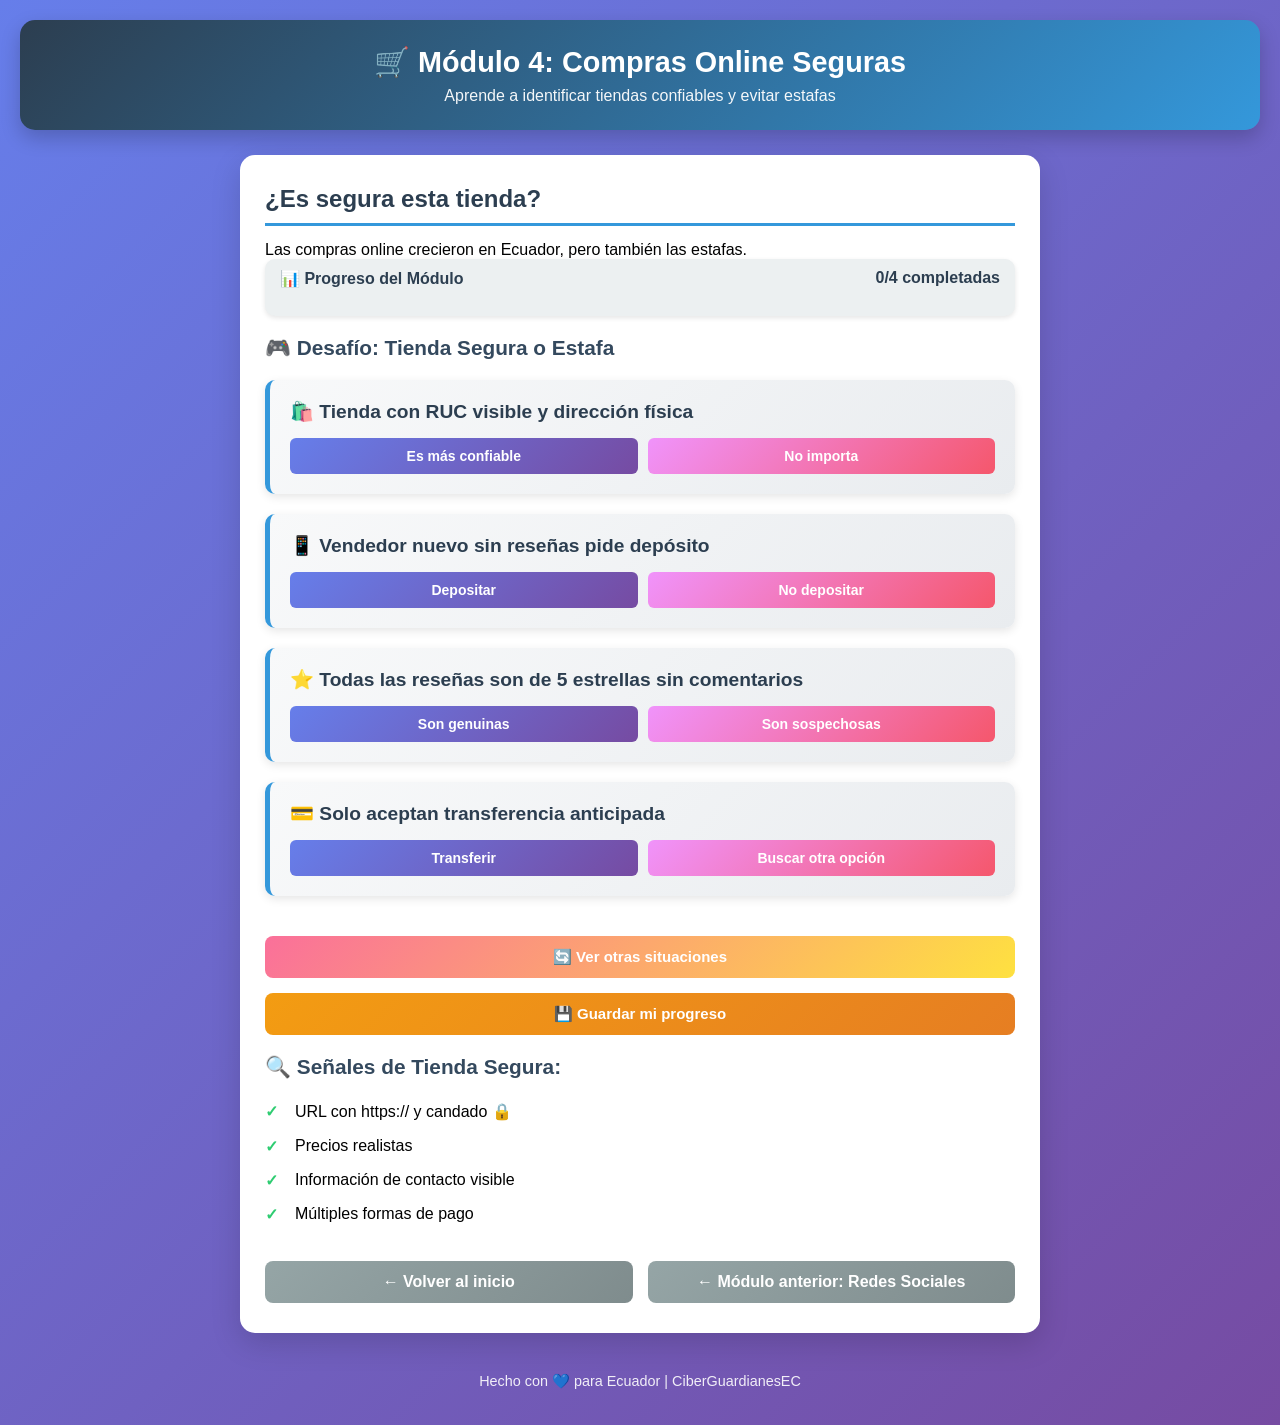
==== commit 5575480b: "Update index.html" ====
--- a/app/modulos/compras-online/index.html
+++ b/app/modulos/compras-online/index.html
@@ -2,272 +2,93 @@
 <html lang="es">
 <head>
     <meta charset="UTF-8">
-    <meta name="viewport" content="width=device-width, initial-scale=1.0">
+    <meta name="viewport" content="width=device-width, initial-scale=1.0, maximum-scale=1.0, user-scalable=no">
     <title>Módulo 4: Compras Online Seguras</title>
     <link rel="stylesheet" href="../../../css/styles.css">
     <style>
-    .situacion-card {
-        background: linear-gradient(135deg, #f8f9fa 0%, #e9ecef 100%);
-        border-left: 5px solid #f39c12;
-        padding: 20px;
-        margin: 20px 0;
-        border-radius: 10px;
-        box-shadow: 0 3px 10px rgba(0,0,0,0.1);
-    }
-    .situacion-card h4 {
-        margin: 0 0 10px 0;
-        color: #2c3e50;
-        font-size: 1.2em;
-    }
-    .situacion-card p {
-        margin: 8px 0;
-        line-height: 1.5;
-    }
-    .opciones-container {
-        display: flex;
-        gap: 10px;
-        margin-top: 15px;
-        flex-wrap: wrap;
-    }
-    .opcion-btn {
-        padding: 10px 20px;
-        border: none;
-        border-radius: 6px;
-        cursor: pointer;
-        font-weight: bold;
-        font-size: 14px;
-        transition: all 0.3s ease;
-        color: white;
-        flex: 1;
-        min-width: 150px;
-    }
-    .opcion-btn:hover:not(:disabled) {
-        transform: translateY(-2px);
-        box-shadow: 0 4px 8px rgba(0,0,0,0.2);
-    }
-    .opcion-btn:disabled {
-        opacity: 0.6;
-        cursor: not-allowed;
-    }
-    .btn-1 { background: linear-gradient(135deg, #667eea 0%, #764ba2 100%); }
-    .btn-2 { background: linear-gradient(135deg, #f093fb 0%, #f5576c 100%); }
-    .btn-3 { background: linear-gradient(135deg, #4facfe 0%, #00f2fe 100%); }
-    .btn-4 { background: linear-gradient(135deg, #43e97b 0%, #38f9d7 100%); }
-    .resultado {
-        margin-top: 12px;
-        padding: 12px;
-        border-radius: 6px;
-        font-weight: bold;
-        display: none;
-        animation: fadeIn 0.4s ease;
-    }
-    @keyframes fadeIn {
-        from { opacity: 0; transform: translateY(-10px); }
-        to { opacity: 1; transform: translateY(0); }
-    }
-    .btn-recargar {
-        background: linear-gradient(135deg, #fa709a 0%, #fee140 100%);
-        color: white;
-        padding: 12px 25px;
-        border: none;
-        border-radius: 8px;
-        cursor: pointer;
-        font-weight: bold;
-        font-size: 15px;
-        width: 100%;
-        margin-top: 20px;
-        transition: all 0.3s ease;
-    }
-    .btn-recargar:hover {
-        transform: translateY(-2px);
-        box-shadow: 0 6px 12px rgba(0,0,0,0.2);
-    }
-    .btn-intentar {
-        background: linear-gradient(135deg, #667eea 0%, #764ba2 100%);
-        color: white;
-        padding: 10px 20px;
-        border: none;
-        border-radius: 6px;
-        cursor: pointer;
-        font-weight: bold;
-        margin-top: 10px;
-        transition: all 0.3s ease;
-    }
-    .btn-intentar:hover {
-        transform: translateY(-2px);
-        box-shadow: 0 4px 8px rgba(0,0,0,0.2);
-    }
-    .nav-buttons {
-        display: flex;
-        gap: 15px;
-        margin-top: 30px;
-        flex-wrap: wrap;
-    }
-    .nav-btn {
-        flex: 1;
-        min-width: 200px;
-        padding: 12px 25px;
-        background: linear-gradient(135deg, #3498db 0%, #2980b9 100%);
-        color: white;
-        text-decoration: none;
-        border-radius: 8px;
-        text-align: center;
-        font-weight: bold;
-        transition: all 0.3s ease;
-        display: inline-block;
-    }
-    .nav-btn:hover {
-        transform: translateY(-2px);
-        box-shadow: 0 6px 12px rgba(0,0,0,0.2);
-    }
-    .nav-btn.secundario {
-        background: linear-gradient(135deg, #95a5a6 0%, #7f8c8d 100%);
-    }
+    *{margin:0;padding:0;box-sizing:border-box}
+    body{font-family:'Segoe UI',Tahoma,Geneva,Verdana,sans-serif;background:linear-gradient(135deg,#667eea 0%,#764ba2 100%);min-height:100vh;padding:20px}
+    header{background:linear-gradient(135deg,#2c3e50 0%,#3498db 100%);color:white;padding:25px 20px;text-align:center;border-radius:15px;margin-bottom:25px;box-shadow:0 8px 20px rgba(0,0,0,0.2)}
+    header h1{font-size:1.8em;margin-bottom:8px}
+    header p{font-size:1em;opacity:0.95}
+    main{background:white;padding:30px 25px;border-radius:15px;box-shadow:0 10px 30px rgba(0,0,0,0.15);max-width:800px;margin:0 auto}
+    h2{color:#2c3e50;font-size:1.5em;margin-bottom:15px;border-bottom:3px solid #3498db;padding-bottom:10px}
+    h3{color:#34495e;font-size:1.3em;margin:20px 0 15px 0}
+    .progreso-bar{background:#ecf0f1;border-radius:10px;padding:10px 15px;margin-bottom:20px;box-shadow:0 2px 5px rgba(0,0,0,0.1)}
+    .progreso-text{display:flex;justify-content:space-between;margin-bottom:8px;font-weight:bold;color:#2c3e50}
+    .progreso-fill{height:10px;background:linear-gradient(135deg,#3498db 0%,#2980b9 100%);border-radius:5px;transition:width 0.5s ease}
+    .situacion-card{background:linear-gradient(135deg,#f8f9fa 0%,#e9ecef 100%);border-left:5px solid #3498db;padding:20px;margin:20px 0;border-radius:10px;box-shadow:0 3px 10px rgba(0,0,0,0.1)}
+    .situacion-card h4{margin:0 0 10px 0;color:#2c3e50;font-size:1.2em}
+    .situacion-card p{margin:8px 0;line-height:1.5}
+    .opciones-container{display:flex;gap:10px;margin-top:15px;flex-wrap:wrap}
+    .opcion-btn{padding:10px 20px;border:none;border-radius:6px;cursor:pointer;font-weight:bold;font-size:14px;transition:all 0.3s ease;color:white;flex:1;min-width:150px}
+    .opcion-btn:hover:not(:disabled){transform:translateY(-2px);box-shadow:0 4px 8px rgba(0,0,0,0.2)}
+    .opcion-btn:disabled{opacity:0.6;cursor:not-allowed}
+    .btn-1{background:linear-gradient(135deg,#667eea 0%,#764ba2 100%)}
+    .btn-2{background:linear-gradient(135deg,#f093fb 0%,#f5576c 100%)}
+    .resultado{margin-top:12px;padding:12px;border-radius:6px;font-weight:bold;display:none;animation:fadeIn 0.4s ease}
+    @keyframes fadeIn{from{opacity:0;transform:translateY(-10px)}to{opacity:1;transform:translateY(0)}}
+    .btn-recargar{background:linear-gradient(135deg,#fa709a 0%,#fee140 100%);color:white;padding:12px 25px;border:none;border-radius:8px;cursor:pointer;font-weight:bold;font-size:15px;width:100%;margin-top:20px;transition:all 0.3s ease}
+    .btn-recargar:hover{transform:translateY(-2px);box-shadow:0 6px 12px rgba(0,0,0,0.2)}
+    .btn-intentar{background:linear-gradient(135deg,#667eea 0%,#764ba2 100%);color:white;padding:10px 20px;border:none;border-radius:6px;cursor:pointer;font-weight:bold;margin-top:10px;transition:all 0.3s ease}
+    .btn-intentar:hover{transform:translateY(-2px);box-shadow:0 4px 8px rgba(0,0,0,0.2)}
+    .btn-guardar{background:linear-gradient(135deg,#f39c12 0%,#e67e22 100%);color:white;padding:12px 25px;border:none;border-radius:8px;cursor:pointer;font-weight:bold;font-size:15px;width:100%;margin-top:15px;transition:all 0.3s ease}
+    .btn-guardar:hover{transform:translateY(-2px);box-shadow:0 6px 12px rgba(0,0,0,0.2)}
+    .nav-buttons{display:flex;gap:15px;margin-top:30px;flex-wrap:wrap}
+    .nav-btn{flex:1;min-width:200px;padding:12px 25px;background:linear-gradient(135deg,#3498db 0%,#2980b9 100%);color:white;text-decoration:none;border-radius:8px;text-align:center;font-weight:bold;transition:all 0.3s ease;display:inline-block}
+    .nav-btn:hover{transform:translateY(-2px);box-shadow:0 6px 12px rgba(0,0,0,0.2)}
+    .nav-btn.secundario{background:linear-gradient(135deg,#95a5a6 0%,#7f8c8d 100%)}
+    .modal-completado{display:none;position:fixed;top:0;left:0;width:100%;height:100%;background:rgba(0,0,0,0.7);z-index:1000;justify-content:center;align-items:center;animation:fadeIn 0.3s ease}
+    .modal-contenido{background:white;padding:30px;border-radius:15px;text-align:center;max-width:400px;width:90%;box-shadow:0 10px 30px rgba(0,0,0,0.3)}
+    .modal-contenido h3{color:#2c3e50;font-size:1.5em;margin-bottom:15px;border:none}
+    .modal-contenido p{color:#7f8c8d;margin-bottom:20px;line-height:1.6}
+    .modal-botones{display:flex;flex-direction:column;gap:10px}
+    .modal-btn{padding:14px 20px;border:none;border-radius:8px;cursor:pointer;font-weight:bold;font-size:1em;transition:all 0.3s ease}
+    .modal-btn-continuar{background:linear-gradient(135deg,#43e97b 0%,#38f9d7 100%);color:white}
+    .modal-btn-guardar{background:linear-gradient(135deg,#667eea 0%,#764ba2 100%);color:white}
+    .modal-btn:hover{transform:translateY(-2px);box-shadow:0 6px 12px rgba(0,0,0,0.2)}
+    ul{list-style:none;padding-left:0}
+    ul li{padding:8px 0;padding-left:30px;position:relative}
+    ul li:before{content:"✓";position:absolute;left:0;color:#2ecc71;font-weight:bold}
+    footer{text-align:center;margin-top:25px;padding:15px;color:white;font-size:0.9em;opacity:0.9}
+    @media(max-width:600px){.nav-buttons{flex-direction:column}.nav-btn{width:100%}.modal-botones{flex-direction:column}}
     </style>
 </head>
 <body>
-    <header>
-        <h1>🛒 Módulo 4: Compras Online Seguras</h1>
-        <p>Aprende a identificar tiendas confiables y evitar estafas</p>
-    </header>
-    
+    <header><h1>🛒 Módulo 4: Compras Online Seguras</h1><p>Aprende a identificar tiendas confiables y evitar estafas</p></header>
     <main>
-        <section class="intro">
-            <h2>¿Es segura esta tienda?</h2>
-            <p>Las compras online crecieron en Ecuador, pero también las estafas.</p>
-        </section>
-        
-        <section class="juego">
-            <h3>🎮 Desafío: Tienda Segura o Estafa</h3>
-            <div id="contenedor-preguntas"></div>
-            <button onclick="cargarNuevasPreguntas()" class="btn-recargar">🔄 Ver otras situaciones</button>
-        </section>
-        
-        <section class="aprende">
-            <h3>🔍 Señales de Tienda Segura:</h3>
-            <ul>
-                <li>URL con https:// y candado 🔒</li>
-                <li>Precios realistas</li>
-                <li>Información de contacto visible</li>
-                <li>Múltiples formas de pago</li>
-            </ul>
-        </section>
-        
-        <div class="nav-buttons">
-            <a href="../../../index.html" class="nav-btn secundario">← Volver al inicio</a>
-            <a href="../redes-sociales/" class="nav-btn secundario">← Módulo anterior: Redes Sociales</a>
-        </div>
+        <section class="intro"><h2>¿Es segura esta tienda?</h2><p>Las compras online crecieron en Ecuador, pero también las estafas.</p></section>
+        <div class="progreso-bar"><div class="progreso-text"><span>📊 Progreso del Módulo</span><span id="progreso-numero">0/4 completadas</span></div><div class="progreso-fill" id="progreso-barra" style="width: 0%;"></div></div>
+        <section class="juego"><h3>🎮 Desafío: Tienda Segura o Estafa</h3><div id="contenedor-preguntas"></div><button onclick="cargarNuevasPreguntas()" class="btn-recargar">🔄 Ver otras situaciones</button><button onclick="guardarProgresoManual()" class="btn-guardar">💾 Guardar mi progreso</button></section>
+        <section class="aprende"><h3>🔍 Señales de Tienda Segura:</h3><ul><li>URL con https:// y candado 🔒</li><li>Precios realistas</li><li>Información de contacto visible</li><li>Múltiples formas de pago</li></ul></section>
+        <div class="nav-buttons"><a href="../../../index.html" class="nav-btn secundario">← Volver al inicio</a><a href="../redes-sociales/" class="nav-btn secundario">← Módulo anterior: Redes Sociales</a></div>
     </main>
-    
-    <footer>
-        <p>Hecho con 💙 para Ecuador | CiberGuardianesEC</p>
-    </footer>
-    
+    <footer><p>Hecho con 💙 para Ecuador | CiberGuardianesEC</p></footer>
+    <div class="modal-completado" id="modal-completado"><div class="modal-contenido"><h3>🎉 ¡Módulo Completado!</h3><p>Has respondido todas las preguntas de este módulo.</p><p><strong>¿Qué quieres hacer ahora?</strong></p><div class="modal-botones"><button class="modal-btn modal-btn-continuar" onclick="continuarSiguienteModulo()">➡️ Volver al inicio</button><button class="modal-btn modal-btn-guardar" onclick="guardarYSalir()">💾 Guardar progreso y salir</button></div></div></div>
     <script>
-    const bancoPreguntas = [
-        { id: 1, icono: "🛍️", situacion: "iPhone 15 Pro a $299 (precio normal: $1,200)", opciones: [{ texto: "Comprar inmediatamente", valor: "comprar", correcta: false }, { texto: "Es estafa, no comprar", valor: "estafa", correcta: true }], tip: "Si es demasiado bueno para ser verdad, probablemente sea estafa." },
-        { id: 2, icono: "🛍️", situacion: "Tienda con https:// y candado 🔒", opciones: [{ texto: "Es más segura", valor: "segura", correcta: true }, { texto: "No importa", valor: "importa", correcta: false }], tip: "https:// cifra tus datos durante la compra." },
-        { id: 3, icono: "📱", situacion: "Vendedor nuevo sin reseñas pide depósito", opciones: [{ texto: "Depositar", valor: "depositar", correcta: false }, { texto: "No depositar", valor: "no-depositar", correcta: true }], tip: "Nunca deposites a vendedores sin historial verificable." },
-        { id: 4, icono: "🛍️", situacion: "Tienda con RUC visible y dirección física", opciones: [{ texto: "Es más confiable", valor: "confiable", correcta: true }, { texto: "No importa", valor: "importa", correcta: false }], tip: "Las tiendas legítimas muestran su información fiscal." },
-        { id: 5, icono: "💳", situacion: "Solo aceptan transferencia anticipada", opciones: [{ texto: "Transferir", valor: "transferir", correcta: false }, { texto: "Buscar otra opción", valor: "buscar", correcta: true }], tip: "Las tiendas serias ofrecen múltiples formas de pago." },
-        { id: 6, icono: "🛍️", situacion: "Tienda conocida con opción contraentrega", opciones: [{ texto: "Es más seguro", valor: "seguro", correcta: true }, { texto: "Es igual", valor: "igual", correcta: false }], tip: "Contraentrega = pagas cuando recibes el producto." },
-        { id: 7, icono: "📧", situacion: "Oferta exclusiva por email con enlace", opciones: [{ texto: "Hacer click", valor: "click", correcta: false }, { texto: "Ir directo a la web", valor: "web", correcta: true }], tip: "Siempre ve directo a la web oficial, no por enlaces de email." },
-        { id: 8, icono: "⭐", situacion: "Todas las reseñas son de 5 estrellas sin comentarios", opciones: [{ texto: "Son genuinas", valor: "genuinas", correcta: false }, { texto: "Son sospechosas", valor: "sospechosas", correcta: true }], tip: "Las reseñas reales tienen variedad y comentarios detallados." },
-        { id: 9, icono: "📞", situacion: "No hay teléfono ni dirección de contacto", opciones: [{ texto: "No importa", valor: "importa", correcta: false }, { texto: "Es señal de alerta", valor: "alerta", correcta: true }], tip: "Las tiendas serias tienen múltiples canales de contacto." },
-        { id: 10, icono: "📋", situacion: "Políticas de devolución claras y visibles", opciones: [{ texto: "Es buena señal", valor: "buena", correcta: true }, { texto: "No es importante", valor: "importante", correcta: false }], tip: "Las políticas claras protegen al comprador." }
+    const bancoPreguntas=[
+        {id:1,icono:"🛍️",situacion:"iPhone 15 Pro a $299 (precio normal: $1,200)",opciones:[{texto:"Comprar inmediatamente",valor:"comprar",correcta:false},{texto:"Es estafa, no comprar",valor:"estafa",correcta:true}],tip:"Si es demasiado bueno para ser verdad, probablemente sea estafa."},
+        {id:2,icono:"🛍️",situacion:"Tienda con https:// y candado 🔒",opciones:[{texto:"Es más segura",valor:"segura",correcta:true},{texto:"No importa",valor:"importa",correcta:false}],tip:"https:// cifra tus datos durante la compra."},
+        {id:3,icono:"📱",situacion:"Vendedor nuevo sin reseñas pide depósito",opciones:[{texto:"Depositar",valor:"depositar",correcta:false},{texto:"No depositar",valor:"no-depositar",correcta:true}],tip:"Nunca deposites a vendedores sin historial verificable."},
+        {id:4,icono:"🛍️",situacion:"Tienda con RUC visible y dirección física",opciones:[{texto:"Es más confiable",valor:"confiable",correcta:true},{texto:"No importa",valor:"importa",correcta:false}],tip:"Las tiendas legítimas muestran su información fiscal."},
+        {id:5,icono:"💳",situacion:"Solo aceptan transferencia anticipada",opciones:[{texto:"Transferir",valor:"transferir",correcta:false},{texto:"Buscar otra opción",valor:"buscar",correcta:true}],tip:"Las tiendas serias ofrecen múltiples formas de pago."},
+        {id:6,icono:"🛍️",situacion:"Tienda conocida con opción contraentrega",opciones:[{texto:"Es más seguro",valor:"seguro",correcta:true},{texto:"Es igual",valor:"igual",correcta:false}],tip:"Contraentrega = pagas cuando recibes el producto."},
+        {id:7,icono:"📧",situacion:"Oferta exclusiva por email con enlace",opciones:[{texto:"Hacer click",valor:"click",correcta:false},{texto:"Ir directo a la web",valor:"web",correcta:true}],tip:"Siempre ve directo a la web oficial, no por enlaces de email."},
+        {id:8,icono:"⭐",situacion:"Todas las reseñas son de 5 estrellas sin comentarios",opciones:[{texto:"Son genuinas",valor:"genuinas",correcta:false},{texto:"Son sospechosas",valor:"sospechosas",correcta:true}],tip:"Las reseñas reales tienen variedad y comentarios detallados."},
+        {id:9,icono:"📞",situacion:"No hay teléfono ni dirección de contacto",opciones:[{texto:"No importa",valor:"importa",correcta:false},{texto:"Es señal de alerta",valor:"alerta",correcta:true}],tip:"Las tiendas serias tienen múltiples canales de contacto."},
+        {id:10,icono:"📋",situacion:"Políticas de devolución claras y visibles",opciones:[{texto:"Es buena señal",valor:"buena",correcta:true},{texto:"No es importante",valor:"importante",correcta:false}],tip:"Las políticas claras protegen al comprador."}
     ];
-    
-    let preguntasUsadas = [];
-    
-    function seleccionarAleatorias(banco, cantidad) {
-        const disponibles = banco.filter(p => !preguntasUsadas.includes(p.id));
-        if (disponibles.length < cantidad) {
-            preguntasUsadas = [];
-        }
-        const mezclado = [...banco].filter(p => !preguntasUsadas.includes(p.id));
-        for (let i = mezclado.length - 1; i > 0; i--) {
-            const j = Math.floor(Math.random() * (i + 1));
-            [mezclado[i], mezclado[j]] = [mezclado[j], mezclado[i]];
-        }
-        return mezclado.slice(0, cantidad);
-    }
-    
-    function cargarNuevasPreguntas() {
-        const contenedor = document.getElementById('contenedor-preguntas');
-        contenedor.innerHTML = '';
-        const seleccionadas = seleccionarAleatorias(bancoPreguntas, 4);
-        
-        seleccionadas.forEach((p) => {
-            preguntasUsadas.push(p.id);
-            const html = `
-                <div class="situacion-card" id="card-${p.id}">
-                    <h4>${p.icono} ${p.situacion}</h4>
-                    <div class="opciones-container" id="opciones-${p.id}">
-                        ${p.opciones.map((op, i) => `
-                            <button class="opcion-btn btn-${i+1}" onclick="verificar(${p.id}, '${op.valor}', this)">
-                                ${op.texto}
-                            </button>
-                        `).join('')}
-                    </div>
-                    <div id="resultado-${p.id}" class="resultado"></div>
-                </div>
-            `;
-            contenedor.innerHTML += html;
-        });
-    }
-    
-    function verificar(id, valor, boton) {
-        const pregunta = bancoPreguntas.find(p => p.id === id);
-        const resultado = document.getElementById(`resultado-${id}`);
-        const opcionesDiv = document.getElementById(`opciones-${id}`);
-        const opciones = opcionesDiv.querySelectorAll('.opcion-btn');
-        
-        opciones.forEach(btn => btn.disabled = true);
-        
-        const opcionCorrecta = pregunta.opciones.find(op => op.valor === valor);
-        if (opcionCorrecta && opcionCorrecta.correcta) {
-            resultado.className = 'resultado';
-            resultado.style.background = 'linear-gradient(135deg, #43e97b 0%, #38f9d7 100%)';
-            resultado.style.color = 'white';
-            resultado.innerHTML = `✅ ¡CORRECTO!<br><br>💡 <strong>TIP:</strong> ${pregunta.tip}`;
-        } else {
-            resultado.className = 'resultado';
-            resultado.style.background = 'linear-gradient(135deg, #fa709a 0%, #fee140 100%)';
-            resultado.style.color = 'white';
-            resultado.innerHTML = `❌ Incorrecto.<br><br>💡 <strong>TIP:</strong> ${pregunta.tip}<br><button class="btn-intentar" onclick="intentarDeNuevo(${id})">🔄 Volver a intentar</button>`;
-        }
-        resultado.style.display = 'block';
-    }
-    
-    function intentarDeNuevo(id) {
-        const card = document.getElementById(`card-${id}`);
-        const disponibles = bancoPreguntas.filter(p => p.id !== id && !preguntasUsadas.includes(p.id));
-        if (disponibles.length === 0) {
-            preguntasUsadas = [];
-        }
-        
-        const nuevaPregunta = disponibles.length > 0 
-            ? disponibles[Math.floor(Math.random() * disponibles.length)]
-            : bancoPreguntas[Math.floor(Math.random() * bancoPreguntas.length)];
-        
-        preguntasUsadas.push(nuevaPregunta.id);
-        
-        card.innerHTML = `
-            <h4>${nuevaPregunta.icono} ${nuevaPregunta.situacion}</h4>
-            <div class="opciones-container" id="opciones-${nuevaPregunta.id}">
-                ${nuevaPregunta.opciones.map((op, i) => `
-                    <button class="opcion-btn btn-${i+1}" onclick="verificar(${nuevaPregunta.id}, '${op.valor}', this)">
-                        ${op.texto}
-                    </button>
-                `).join('')}
-            </div>
-            <div id="resultado-${nuevaPregunta.id}" class="resultado"></div>
-        `;
-        
-        card.id = `card-${nuevaPregunta.id}`;
-    }
-    
-    window.onload = cargarNuevasPreguntas;
+    let preguntasUsadas=[];let preguntasRespondidas=0;const TOTAL_PREGUNTAS_MODULO=4;const NOMBRE_MODULO="modulo4_compras";
+    window.onload=function(){const progresoGuardado=localStorage.getItem('ciberGuardianes_progreso');if(progresoGuardado){const datos=JSON.parse(progresoGuardado);if(datos.modulo===NOMBRE_MODULO&&datos.respondidas<TOTAL_PREGUNTAS_MODULO){preguntasUsadas=datos.preguntasUsadas||[];preguntasRespondidas=datos.respondidas||0;actualizarBarraProgreso();}}cargarNuevasPreguntas();};
+    function seleccionarAleatorias(banco,cantidad){const disponibles=banco.filter(p=>!preguntasUsadas.includes(p.id));if(disponibles.length<cantidad){preguntasUsadas=[];}const mezclado=[...banco].filter(p=>!preguntasUsadas.includes(p.id));for(let i=mezclado.length-1;i>0;i--){const j=Math.floor(Math.random()*(i+1));[mezclado[i],mezclado[j]]=[mezclado[j],mezclado[i]];}return mezclado.slice(0,cantidad);}
+    function cargarNuevasPreguntas(){const contenedor=document.getElementById('contenedor-preguntas');contenedor.innerHTML='';const seleccionadas=seleccionarAleatorias(bancoPreguntas,4);seleccionadas.forEach((p)=>{preguntasUsadas.push(p.id);const html=`<div class="situacion-card" id="card-${p.id}"><h4>${p.icono} ${p.situacion}</h4><div class="opciones-container" id="opciones-${p.id}">${p.opciones.map((op,i)=>`<button class="opcion-btn btn-${i+1}" onclick="verificar(${p.id}, '${op.valor}', this)">${op.texto}</button>`).join('')}</div><div id="resultado-${p.id}" class="resultado"></div></div>`;contenedor.innerHTML+=html;});}
+    function verificar(id,valor,boton){const pregunta=bancoPreguntas.find(p=>p.id===id);const resultado=document.getElementById(`resultado-${id}`);const opcionesDiv=document.getElementById(`opciones-${id}`);const opciones=opcionesDiv.querySelectorAll('.opcion-btn');opciones.forEach(btn=>btn.disabled=true);const opcionCorrecta=pregunta.opciones.find(op=>op.valor===valor);if(opcionCorrecta&&opcionCorrecta.correcta){resultado.className='resultado';resultado.style.background='linear-gradient(135deg, #43e97b 0%, #38f9d7 100%)';resultado.style.color='white';resultado.innerHTML=`✅ ¡CORRECTO!<br><br>💡 <strong>TIP:</strong> ${pregunta.tip}`;}else{resultado.className='resultado';resultado.style.background='linear-gradient(135deg, #fa709a 0%, #fee140 100%)';resultado.style.color='white';resultado.innerHTML=`❌ Incorrecto.<br><br>💡 <strong>TIP:</strong> ${pregunta.tip}<br><button class="btn-intentar" onclick="intentarDeNuevo(${id})">🔄 Volver a intentar</button>`;}resultado.style.display='block';preguntasRespondidas++;actualizarBarraProgreso();guardarProgresoAutomatico();if(preguntasRespondidas>=TOTAL_PREGUNTAS_MODULO){setTimeout(()=>{document.getElementById('modal-completado').style.display='flex';},1500);}}
+    function intentarDeNuevo(id){const card=document.getElementById(`card-${id}`);const disponibles=bancoPreguntas.filter(p=>p.id!==id&&!preguntasUsadas.includes(p.id));if(disponibles.length===0){preguntasUsadas=[];}const nuevaPregunta=disponibles.length>0?disponibles[Math.floor(Math.random()*disponibles.length)]:bancoPreguntas[Math.floor(Math.random()*bancoPreguntas.length)];preguntasUsadas.push(nuevaPregunta.id);card.innerHTML=`<h4>${nuevaPregunta.icono} ${nuevaPregunta.situacion}</h4><div class="opciones-container" id="opciones-${nuevaPregunta.id}">${nuevaPregunta.opciones.map((op,i)=>`<button class="opcion-btn btn-${i+1}" onclick="verificar(${nuevaPregunta.id}, '${op.valor}', this)">${op.texto}</button>`).join('')}</div><div id="resultado-${nuevaPregunta.id}" class="resultado"></div>`;card.id=`card-${nuevaPregunta.id}`;}
+    function actualizarBarraProgreso(){const porcentaje=(preguntasRespondidas/TOTAL_PREGUNTAS_MODULO)*100;document.getElementById('progreso-barra').style.width=porcentaje+'%';document.getElementById('progreso-numero').textContent=`${preguntasRespondidas}/${TOTAL_PREGUNTAS_MODULO} completadas`;}
+    function guardarProgresoAutomatico(){const progreso={modulo:NOMBRE_MODULO,preguntasUsadas:preguntasUsadas,respondidas:preguntasRespondidas,fecha:new Date().toISOString()};localStorage.setItem('ciberGuardianes_progreso',JSON.stringify(progreso));}
+    function guardarProgresoManual(){guardarProgresoAutomatico();alert('✅ ¡Progreso guardado exitosamente!\nPuedes salir y continuar más tarde.');}
+    function guardarYSalir(){guardarProgresoAutomatico();document.getElementById('modal-completado').style.display='none';alert('✅ ¡Progreso guardado!\nPuedes continuar desde la página de inicio.');window.location.href='../../../index.html';}
+    function continuarSiguienteModulo(){localStorage.removeItem('ciberGuardianes_progreso');window.location.href='../../../index.html';}
     </script>
 </body>
 </html>
